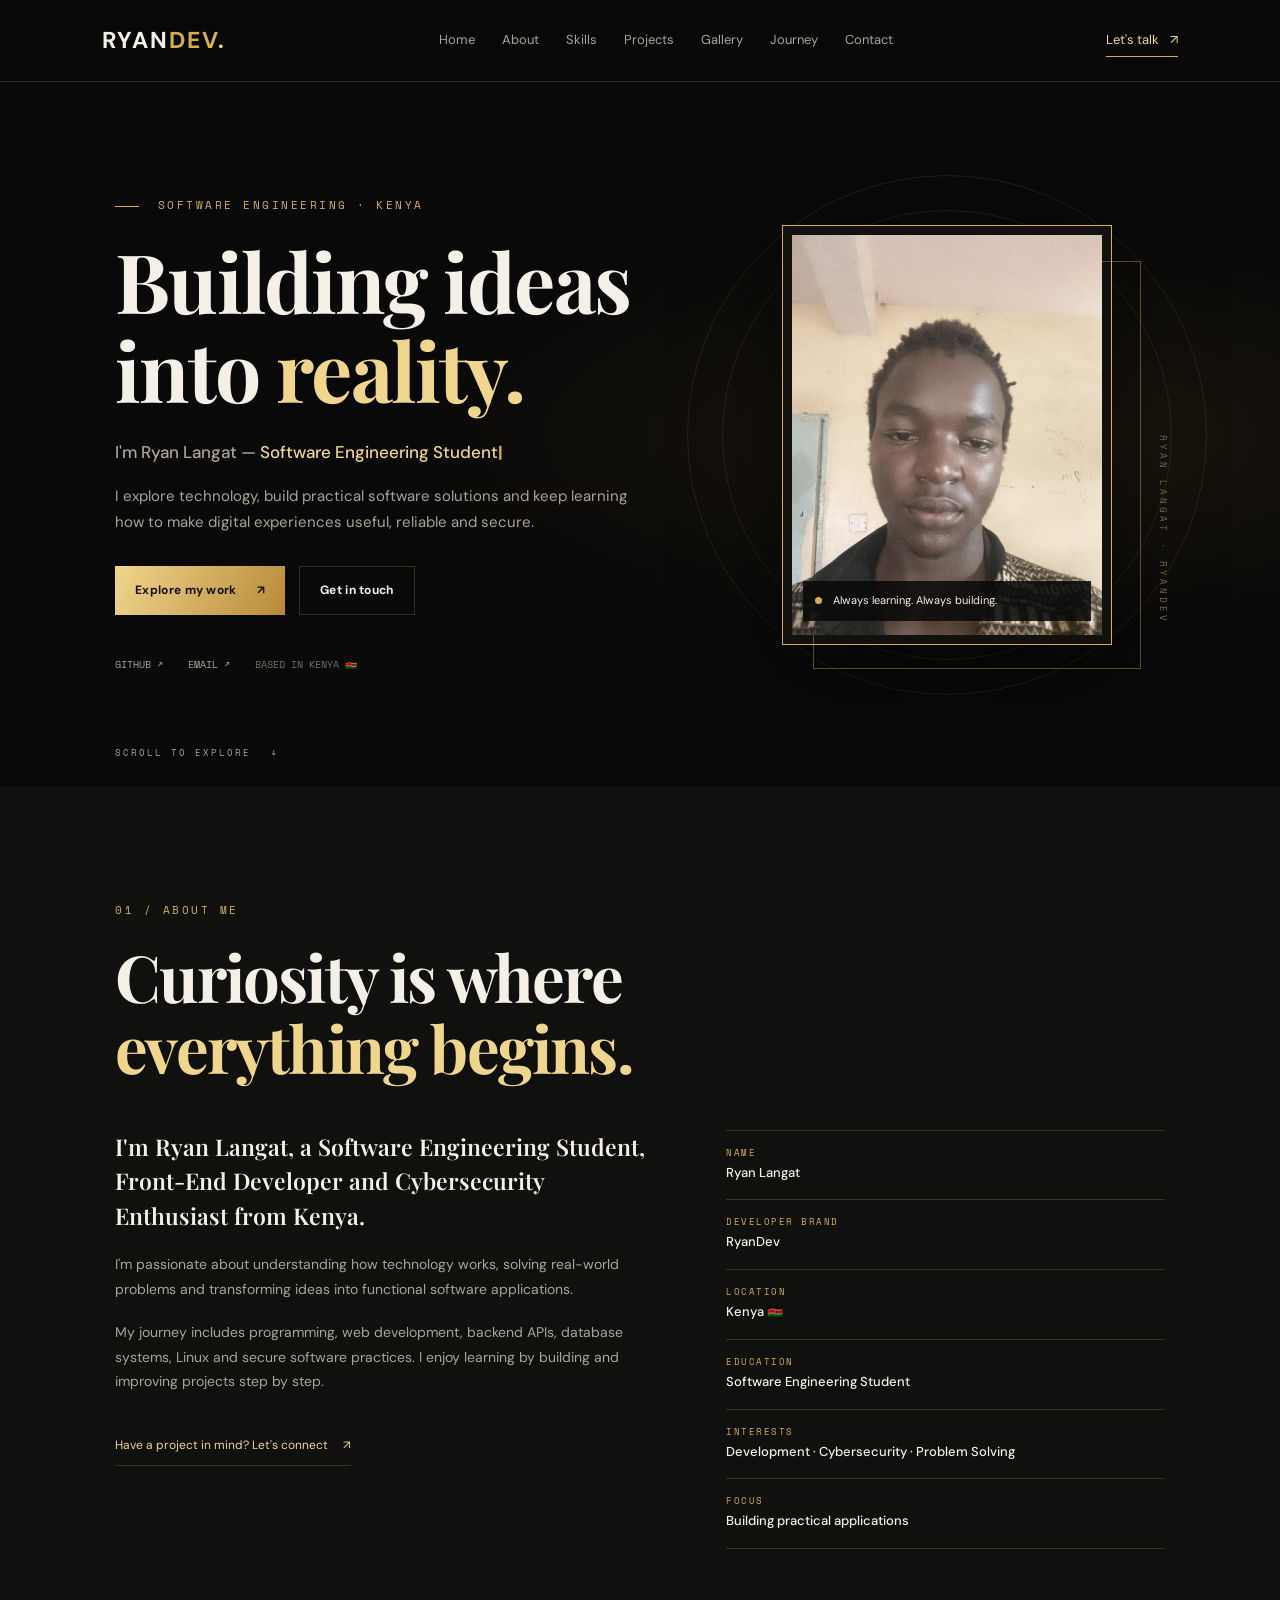
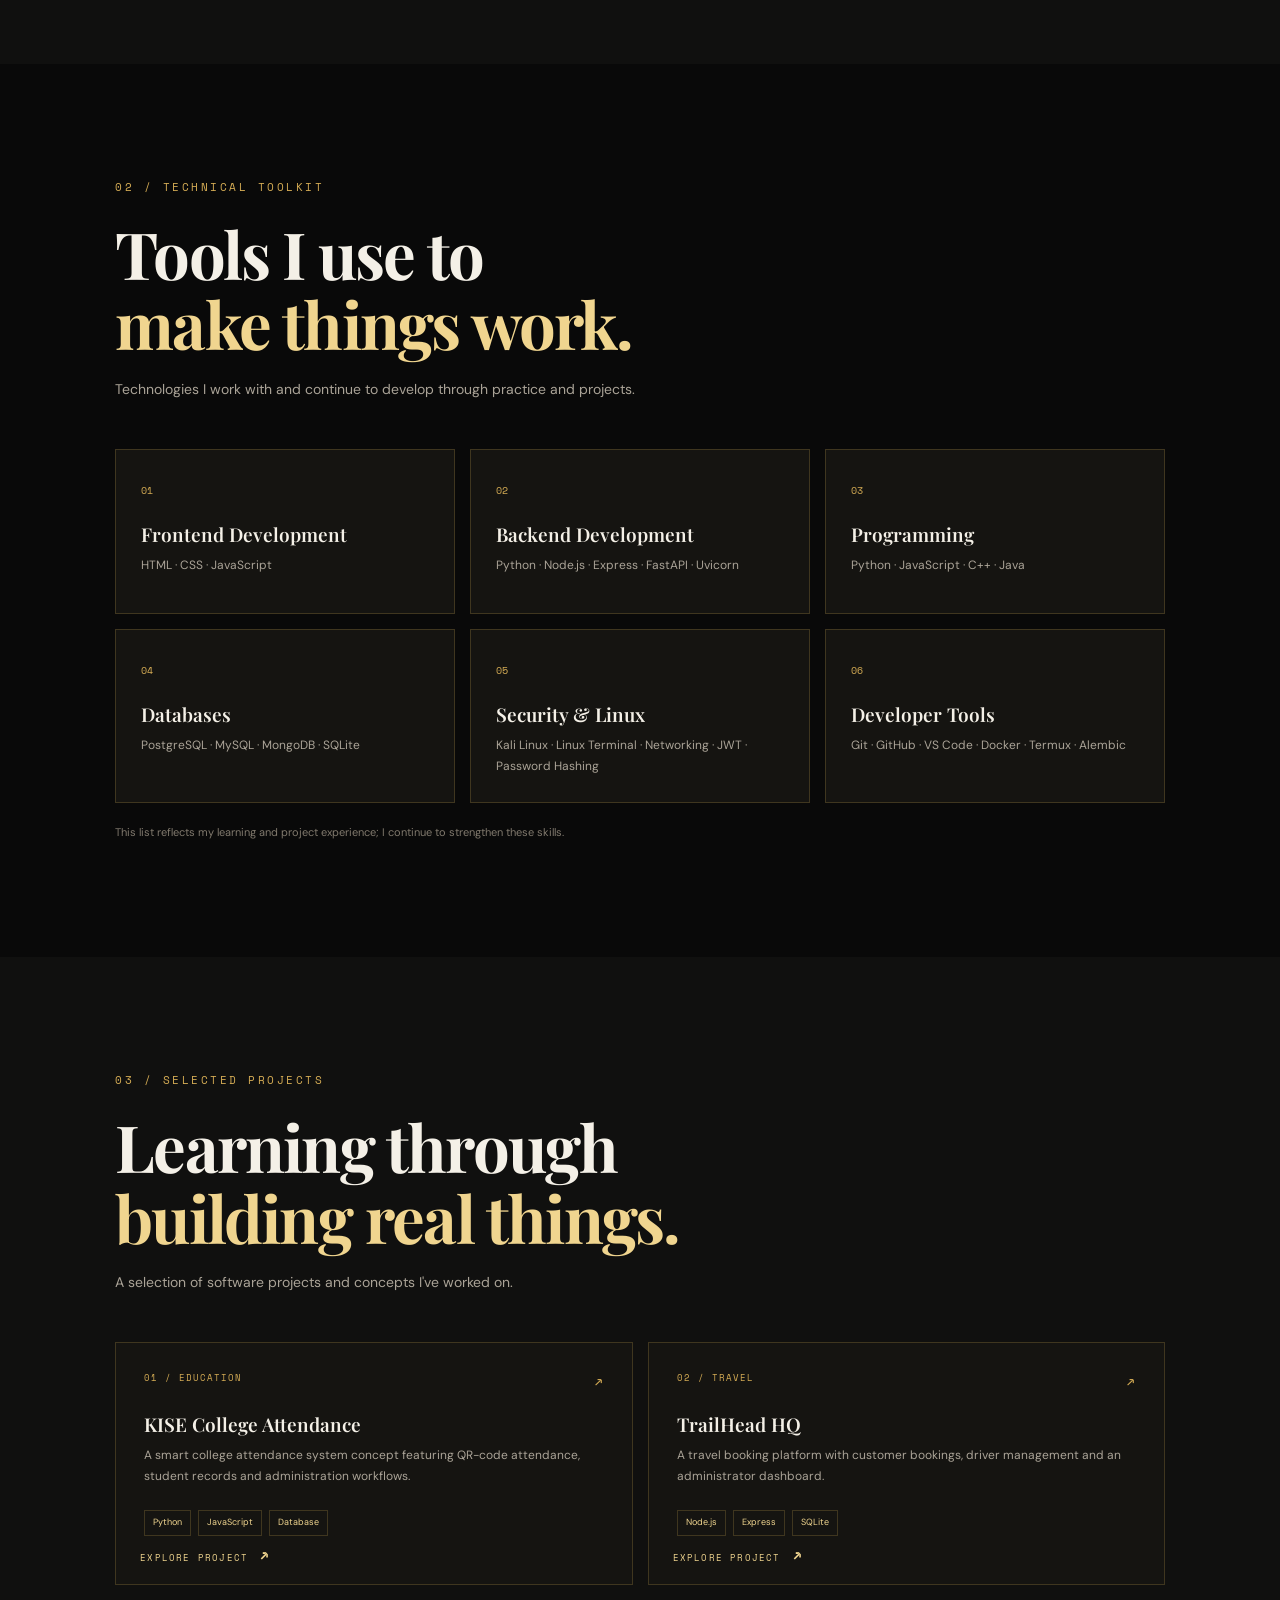
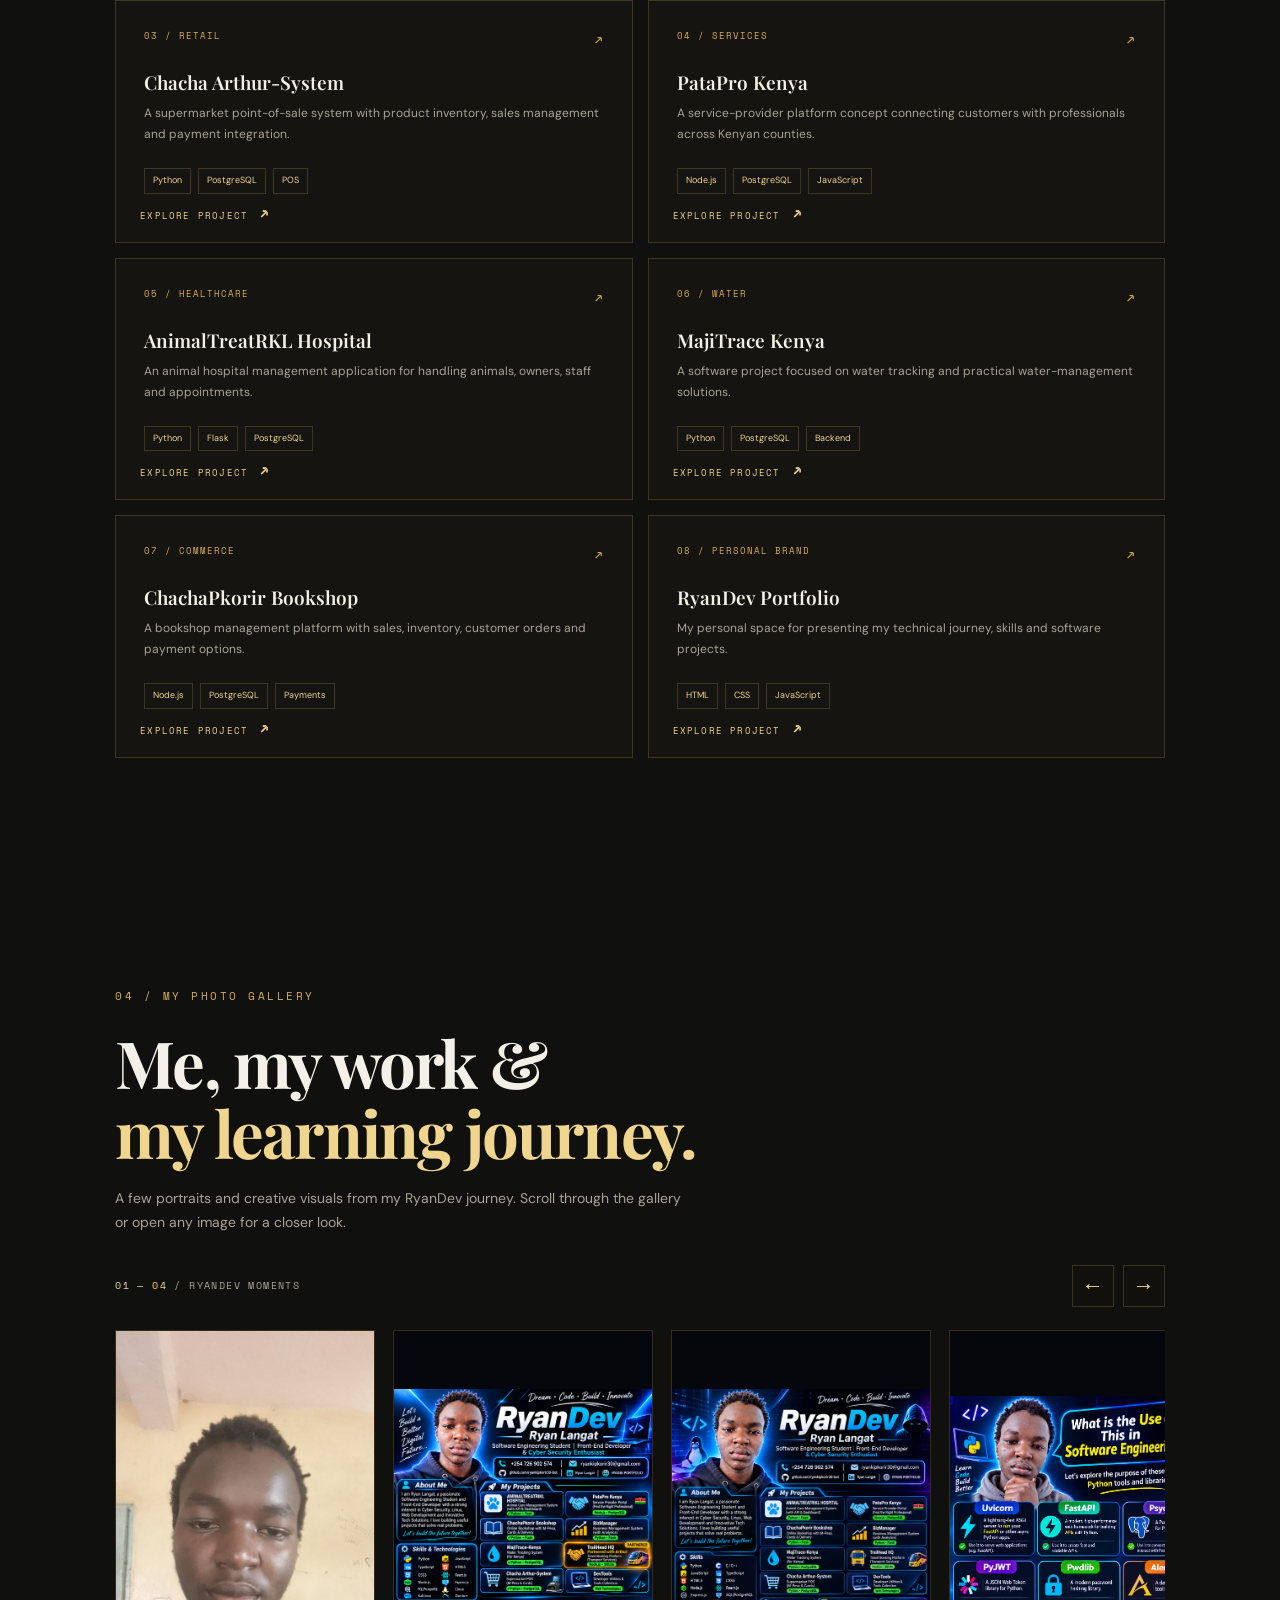
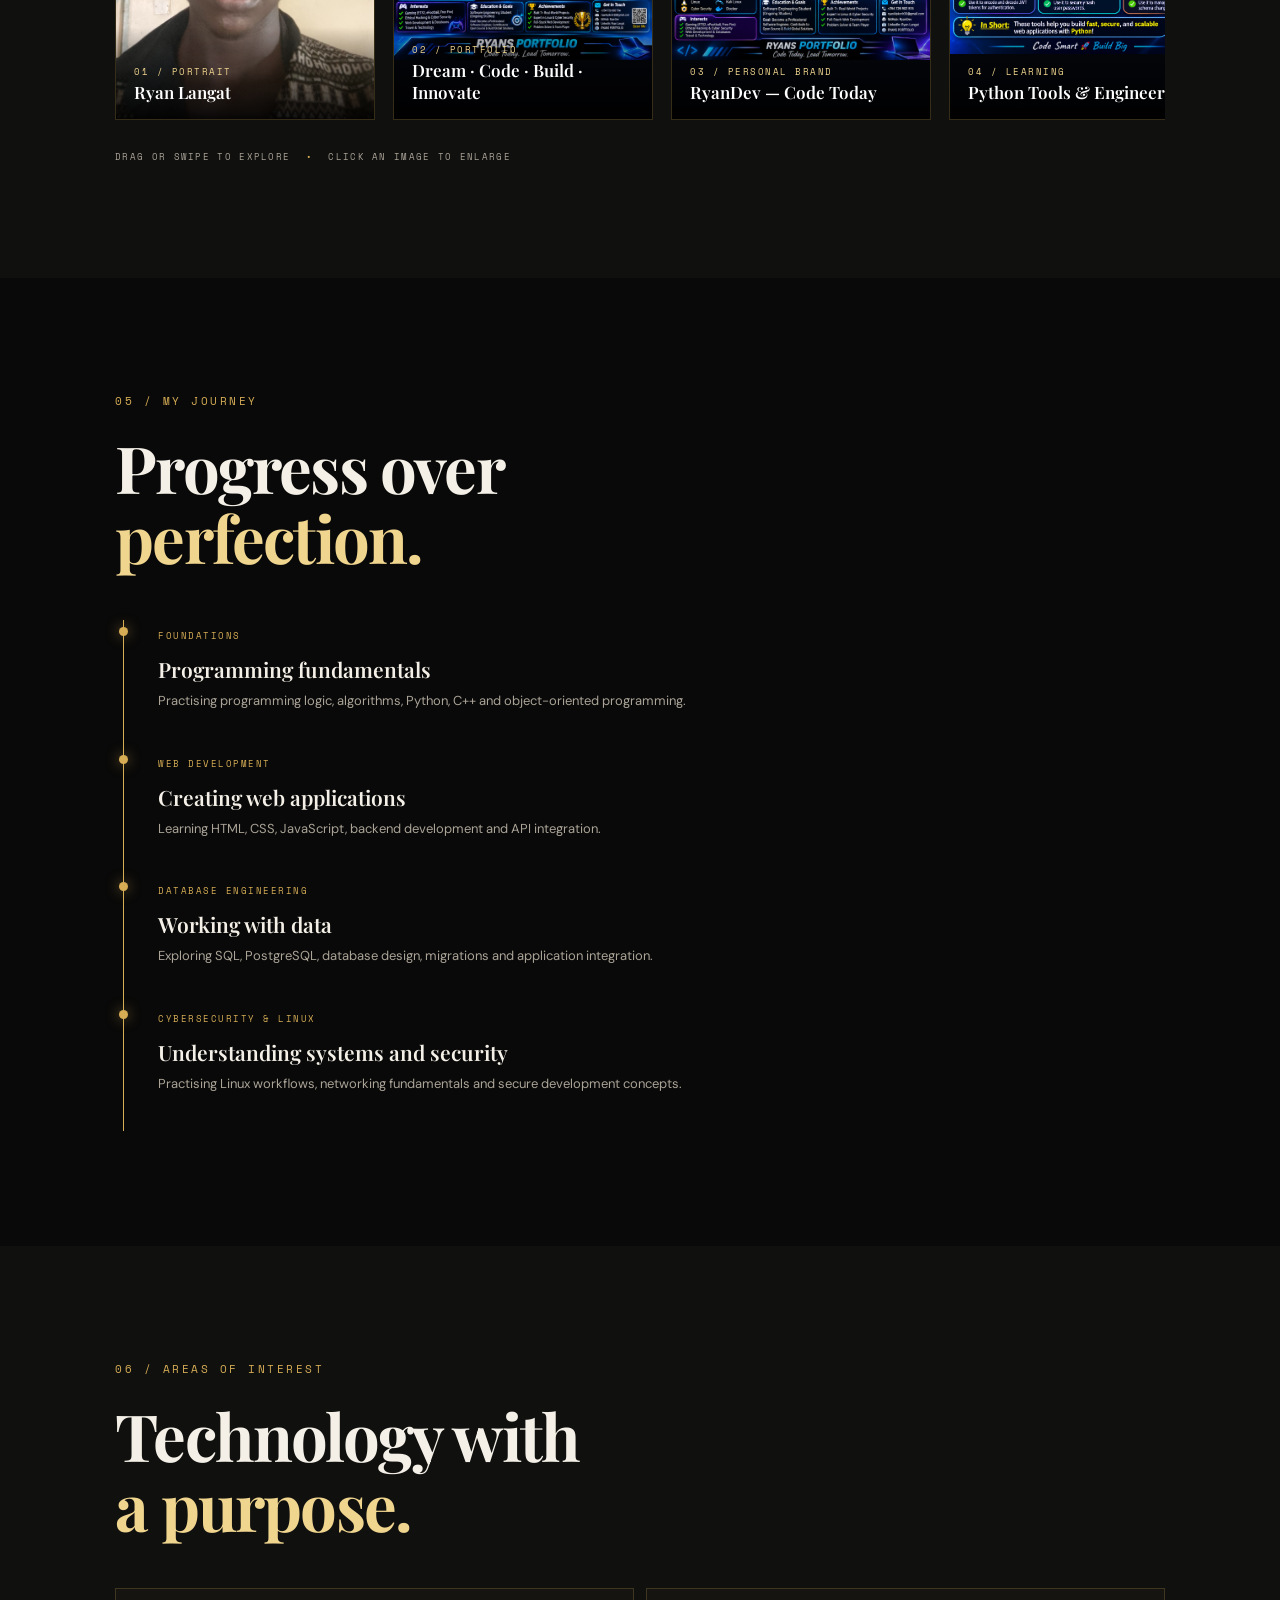
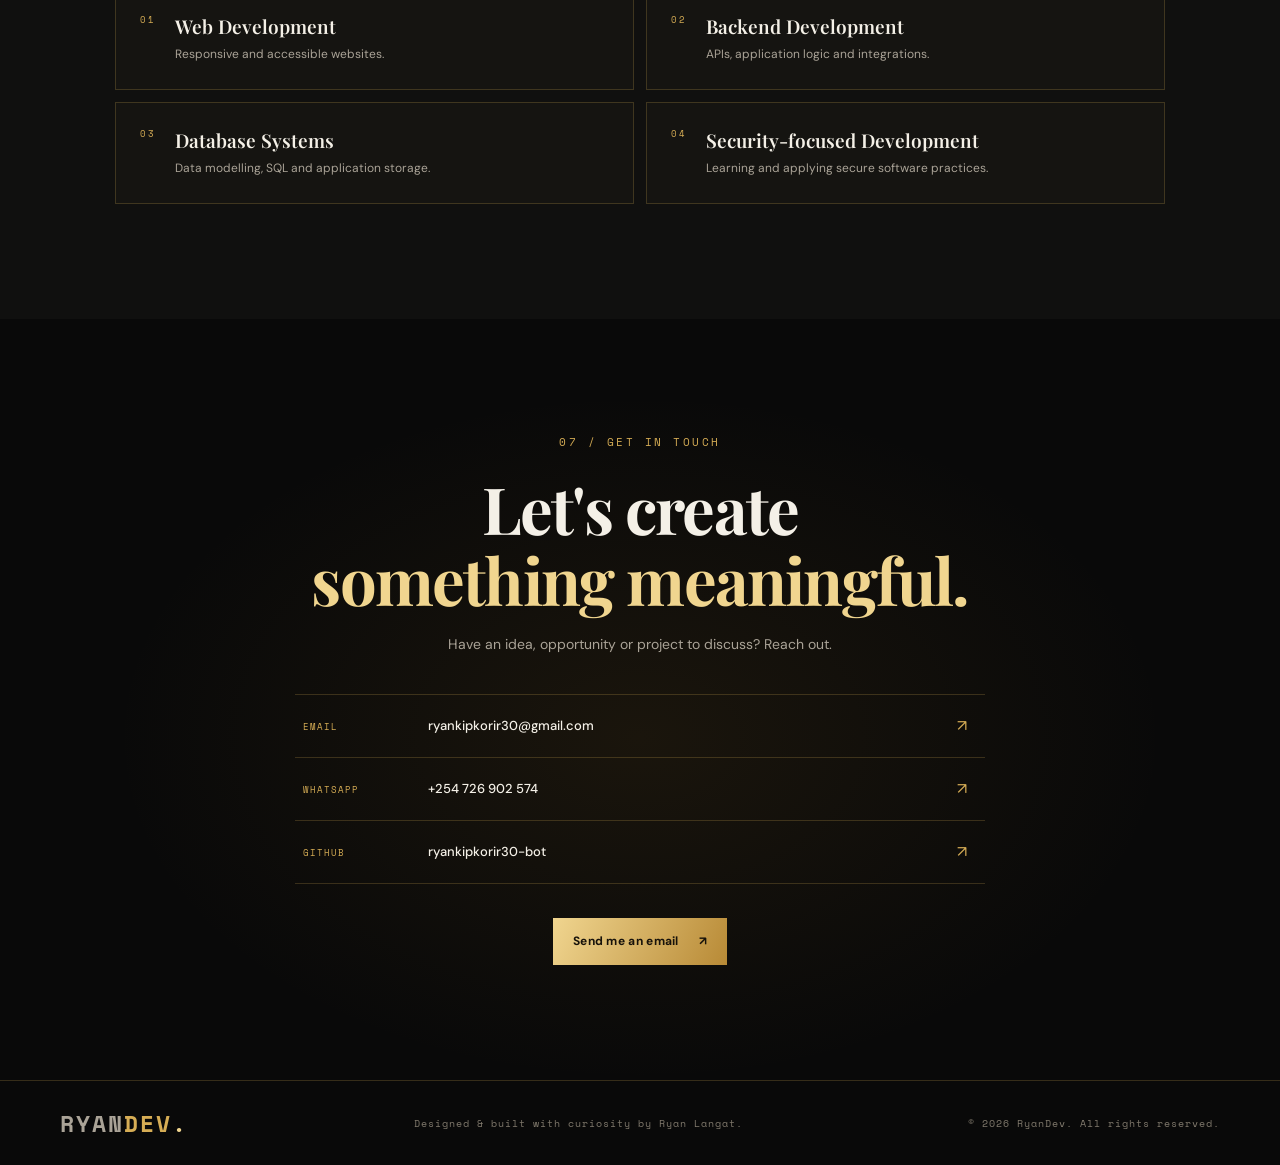
==== index.html @ 02bdb90a "Upload RyanDev portfolio" ====
<!DOCTYPE html>
<html lang="en">
<head>
  <meta charset="UTF-8">
  <meta name="viewport" content="width=device-width, initial-scale=1.0">
  <meta name="description" content="Ryan Langat — Software Engineering Student, Front-End Developer and Cybersecurity Enthusiast.">
  <meta name="theme-color" content="#090909">
  <title>RYANDEV | Ryan Langat</title>
  <link rel="preconnect" href="https://fonts.googleapis.com">
  <link rel="preconnect" href="https://fonts.gstatic.com" crossorigin>
  <link href="https://fonts.googleapis.com/css2?family=DM+Sans:wght@400;500;600;700&family=Playfair+Display:wght@600;700;800&family=Space+Mono:wght@400;700&display=swap" rel="stylesheet">
  <link rel="stylesheet" href="style.css">
</head>
<body>
  <header class="header">
    <a class="logo" href="#home" aria-label="RyanDev home">RYAN<span>DEV</span><i>.</i></a>
    <button class="menu-btn" id="menuBtn" aria-label="Open navigation" aria-expanded="false">☰</button>
    <nav id="nav" aria-label="Main navigation">
      <a href="#home">Home</a><a href="#about">About</a><a href="#skills">Skills</a>
      <a href="#projects">Projects</a><a href="#gallery">Gallery</a><a href="#journey">Journey</a><a href="#contact">Contact</a>
    </nav>
    <a class="header-cta" href="#contact">Let's talk <span>↗</span></a>
  </header>

  <main>
    <section class="hero section" id="home">
      <div class="hero-copy reveal">
        <p class="eyebrow"><span></span> SOFTWARE ENGINEERING · KENYA</p>
        <h1>Building ideas<br>into <em>reality.</em></h1>
        <h2>I'm Ryan Langat — <span id="typing">Software Engineering Student</span><b class="cursor">|</b></h2>
        <p class="intro">I explore technology, build practical software solutions and keep learning how to make digital experiences useful, reliable and secure.</p>
        <div class="hero-actions">
          <a class="btn btn-gold" href="#projects">Explore my work <span>↗</span></a>
          <a class="btn btn-outline" href="#contact">Get in touch</a>
        </div>
        <div class="hero-socials">
          <a href="https://github.com/ryankipkorir30-bot" target="_blank" rel="noopener noreferrer">GITHUB ↗</a>
          <a href="mailto:ryankipkorir30@gmail.com">EMAIL ↗</a>
          <span>BASED IN KENYA 🇰🇪</span>
        </div>
      </div>
      <div class="hero-visual reveal">
        <div class="portrait-wrap">
          <div class="portrait-glow"></div>
          <img src="assets/profile.jpg" alt="Portrait of Ryan Langat" onerror="this.style.display='none';this.nextElementSibling.style.display='grid'">
          <div class="portrait-placeholder"><span>RL</span><small>YOUR RYANDEV<br>PORTRAIT</small></div>
          <div class="portrait-caption"><span class="status-dot"></span> Always learning. Always building.</div>
        </div>
        <div class="orbit orbit-one"></div><div class="orbit orbit-two"></div>
        <div class="vertical-note">RYAN LANGAT · RYANDEV</div>
      </div>
      <a class="scroll-cue" href="#about">SCROLL TO EXPLORE <span>↓</span></a>
    </section>

    <section class="section about section-dark" id="about">
      <div class="section-heading reveal"><p class="eyebrow">01 / ABOUT ME</p><h2>Curiosity is where<br><em>everything begins.</em></h2></div>
      <div class="about-grid">
        <div class="about-copy reveal">
          <p class="lead">I'm Ryan Langat, a Software Engineering Student, Front-End Developer and Cybersecurity Enthusiast from Kenya.</p>
          <p>I'm passionate about understanding how technology works, solving real-world problems and transforming ideas into functional software applications.</p>
          <p>My journey includes programming, web development, backend APIs, database systems, Linux and secure software practices. I enjoy learning by building and improving projects step by step.</p>
          <a class="inline-link" href="#contact">Have a project in mind? Let's connect <span>↗</span></a>
        </div>
        <div class="profile-facts reveal">
          <div><small>NAME</small><strong>Ryan Langat</strong></div>
          <div><small>DEVELOPER BRAND</small><strong>RyanDev</strong></div>
          <div><small>LOCATION</small><strong>Kenya 🇰🇪</strong></div>
          <div><small>EDUCATION</small><strong>Software Engineering Student</strong></div>
          <div><small>INTERESTS</small><strong>Development · Cybersecurity · Problem Solving</strong></div>
          <div><small>FOCUS</small><strong>Building practical applications</strong></div>
        </div>
      </div>
    </section>

    <section class="section" id="skills">
      <div class="section-heading reveal"><p class="eyebrow">02 / TECHNICAL TOOLKIT</p><h2>Tools I use to<br><em>make things work.</em></h2><p class="section-subtitle">Technologies I work with and continue to develop through practice and projects.</p></div>
      <div class="skills-grid">
        <article class="skill-card reveal"><span class="card-index">01</span><h3>Frontend Development</h3><p>HTML · CSS · JavaScript</p></article>
        <article class="skill-card reveal"><span class="card-index">02</span><h3>Backend Development</h3><p>Python · Node.js · Express · FastAPI · Uvicorn</p></article>
        <article class="skill-card reveal"><span class="card-index">03</span><h3>Programming</h3><p>Python · JavaScript · C++ · Java</p></article>
        <article class="skill-card reveal"><span class="card-index">04</span><h3>Databases</h3><p>PostgreSQL · MySQL · MongoDB · SQLite</p></article>
        <article class="skill-card reveal"><span class="card-index">05</span><h3>Security & Linux</h3><p>Kali Linux · Linux Terminal · Networking · JWT · Password Hashing</p></article>
        <article class="skill-card reveal"><span class="card-index">06</span><h3>Developer Tools</h3><p>Git · GitHub · VS Code · Docker · Termux · Alembic</p></article>
      </div>
      <p class="skill-note">This list reflects my learning and project experience; I continue to strengthen these skills.</p>
    </section>

    <section class="section section-dark" id="projects">
      <div class="section-heading reveal"><p class="eyebrow">03 / SELECTED PROJECTS</p><h2>Learning through<br><em>building real things.</em></h2><p class="section-subtitle">A selection of software projects and concepts I've worked on.</p></div>
      <div class="projects-grid">
        <a class="project-card project-link reveal" href="project.html?project=kise-attendance" aria-label="Read more about KISE College Attendance">
          <div class="project-meta"><span>01 / EDUCATION</span><span>↗</span></div>
          <h3>KISE College Attendance</h3><p>A smart college attendance system concept featuring QR-code attendance, student records and administration workflows.</p><div class="tags"><span>Python</span><span>JavaScript</span><span>Database</span></div>
          <span class="project-read-more">EXPLORE PROJECT <b>↗</b></span>
        </a>
        <a class="project-card project-link reveal" href="project.html?project=trailhead-hq" aria-label="Read more about TrailHead HQ">
          <div class="project-meta"><span>02 / TRAVEL</span><span>↗</span></div>
          <h3>TrailHead HQ</h3><p>A travel booking platform with customer bookings, driver management and an administrator dashboard.</p><div class="tags"><span>Node.js</span><span>Express</span><span>SQLite</span></div>
          <span class="project-read-more">EXPLORE PROJECT <b>↗</b></span>
        </a>
        <a class="project-card project-link reveal" href="project.html?project=chacha-arthur-pos" aria-label="Read more about Chacha Arthur-System">
          <div class="project-meta"><span>03 / RETAIL</span><span>↗</span></div>
          <h3>Chacha Arthur-System</h3><p>A supermarket point-of-sale system with product inventory, sales management and payment integration.</p><div class="tags"><span>Python</span><span>PostgreSQL</span><span>POS</span></div>
          <span class="project-read-more">EXPLORE PROJECT <b>↗</b></span>
        </a>
        <a class="project-card project-link reveal" href="project.html?project=patapro-kenya" aria-label="Read more about PataPro Kenya">
          <div class="project-meta"><span>04 / SERVICES</span><span>↗</span></div>
          <h3>PataPro Kenya</h3><p>A service-provider platform concept connecting customers with professionals across Kenyan counties.</p><div class="tags"><span>Node.js</span><span>PostgreSQL</span><span>JavaScript</span></div>
          <span class="project-read-more">EXPLORE PROJECT <b>↗</b></span>
        </a>
        <a class="project-card project-link reveal" href="project.html?project=animaltreatrkl" aria-label="Read more about AnimalTreatRKL Hospital">
          <div class="project-meta"><span>05 / HEALTHCARE</span><span>↗</span></div>
          <h3>AnimalTreatRKL Hospital</h3><p>An animal hospital management application for handling animals, owners, staff and appointments.</p><div class="tags"><span>Python</span><span>Flask</span><span>PostgreSQL</span></div>
          <span class="project-read-more">EXPLORE PROJECT <b>↗</b></span>
        </a>
        <a class="project-card project-link reveal" href="project.html?project=majitrace-kenya" aria-label="Read more about MajiTrace Kenya">
          <div class="project-meta"><span>06 / WATER</span><span>↗</span></div>
          <h3>MajiTrace Kenya</h3><p>A software project focused on water tracking and practical water-management solutions.</p><div class="tags"><span>Python</span><span>PostgreSQL</span><span>Backend</span></div>
          <span class="project-read-more">EXPLORE PROJECT <b>↗</b></span>
        </a>
        <a class="project-card project-link reveal" href="project.html?project=chachapkorir-bookshop" aria-label="Read more about ChachaPkorir Bookshop">
          <div class="project-meta"><span>07 / COMMERCE</span><span>↗</span></div>
          <h3>ChachaPkorir Bookshop</h3><p>A bookshop management platform with sales, inventory, customer orders and payment options.</p><div class="tags"><span>Node.js</span><span>PostgreSQL</span><span>Payments</span></div>
          <span class="project-read-more">EXPLORE PROJECT <b>↗</b></span>
        </a>
        <a class="project-card project-link reveal" href="project.html?project=ryandev-portfolio" aria-label="Read more about RyanDev Portfolio">
          <div class="project-meta"><span>08 / PERSONAL BRAND</span><span>↗</span></div>
          <h3>RyanDev Portfolio</h3><p>My personal space for presenting my technical journey, skills and software projects.</p><div class="tags"><span>HTML</span><span>CSS</span><span>JavaScript</span></div>
          <span class="project-read-more">EXPLORE PROJECT <b>↗</b></span>
        </a>
      </div>
    </section>



    <section class="section gallery-section section-dark" id="gallery">
      <div class="section-heading reveal">
        <p class="eyebrow">04 / MY PHOTO GALLERY</p>
        <h2>Me, my work &<br><em>my learning journey.</em></h2>
        <p class="section-subtitle">A few portraits and creative visuals from my RyanDev journey. Scroll through the gallery or open any image for a closer look.</p>
      </div>
      <div class="gallery-toolbar reveal">
        <span class="gallery-count">01 — 04 <i> / RYANDEV MOMENTS</i></span>
        <div class="gallery-controls">
          <button class="gallery-arrow" id="galleryPrev" type="button" aria-label="Scroll gallery left">←</button>
          <button class="gallery-arrow" id="galleryNext" type="button" aria-label="Scroll gallery right">→</button>
        </div>
      </div>
      <div class="gallery-track reveal" id="galleryTrack" tabindex="0" aria-label="Scrollable photo gallery">
        <button class="gallery-card gallery-portrait" type="button" data-full="assets/ryan-portrait.jpg" aria-label="Open Ryan's portrait">
          <img src="assets/ryan-portrait.jpg" alt="Ryan Langat portrait" loading="lazy">
          <span class="gallery-caption"><small>01 / PORTRAIT</small><strong>Ryan Langat</strong></span>
        </button>
        <button class="gallery-card" type="button" data-full="assets/ryandev-trailhead-portfolio.png" aria-label="Open RyanDev TrailHead portfolio poster">
          <img src="assets/ryandev-trailhead-portfolio.png" alt="RyanDev portfolio poster featuring TrailHead HQ and projects" loading="lazy">
          <span class="gallery-caption"><small>02 / PORTFOLIO</small><strong>Dream · Code · Build · Innovate</strong></span>
        </button>
        <button class="gallery-card" type="button" data-full="assets/ryandev-neon-portfolio.png" aria-label="Open RyanDev neon portfolio poster">
          <img src="assets/ryandev-neon-portfolio.png" alt="RyanDev neon technology portfolio poster" loading="lazy">
          <span class="gallery-caption"><small>03 / PERSONAL BRAND</small><strong>RyanDev — Code Today</strong></span>
        </button>
        <button class="gallery-card" type="button" data-full="assets/python-tools-feature.png" aria-label="Open Python tools learning poster">
          <img src="assets/python-tools-feature.png" alt="Educational poster about Python tools for software engineering" loading="lazy">
          <span class="gallery-caption"><small>04 / LEARNING</small><strong>Python Tools & Engineering</strong></span>
        </button>
      </div>
      <p class="gallery-hint reveal">DRAG OR SWIPE TO EXPLORE <span>•</span> CLICK AN IMAGE TO ENLARGE</p>
    </section>

    <dialog class="gallery-lightbox" id="galleryLightbox" aria-label="Expanded gallery image">
      <button class="lightbox-close" id="lightboxClose" type="button" aria-label="Close image">×</button>
      <img id="lightboxImage" src="" alt="">
      <p id="lightboxCaption"></p>
    </dialog>

    <section class="section" id="journey">
      <div class="section-heading reveal"><p class="eyebrow">05 / MY JOURNEY</p><h2>Progress over<br><em>perfection.</em></h2></div>
      <div class="timeline">
        <article class="timeline-item reveal"><span>FOUNDATIONS</span><h3>Programming fundamentals</h3><p>Practising programming logic, algorithms, Python, C++ and object-oriented programming.</p></article>
        <article class="timeline-item reveal"><span>WEB DEVELOPMENT</span><h3>Creating web applications</h3><p>Learning HTML, CSS, JavaScript, backend development and API integration.</p></article>
        <article class="timeline-item reveal"><span>DATABASE ENGINEERING</span><h3>Working with data</h3><p>Exploring SQL, PostgreSQL, database design, migrations and application integration.</p></article>
        <article class="timeline-item reveal"><span>CYBERSECURITY & LINUX</span><h3>Understanding systems and security</h3><p>Practising Linux workflows, networking fundamentals and secure development concepts.</p></article>
      </div>
    </section>

    <section class="section section-dark" id="services">
      <div class="section-heading reveal"><p class="eyebrow">06 / AREAS OF INTEREST</p><h2>Technology with<br><em>a purpose.</em></h2></div>
      <div class="services-grid">
        <article class="service reveal"><span>01</span><div><h3>Web Development</h3><p>Responsive and accessible websites.</p></div></article>
        <article class="service reveal"><span>02</span><div><h3>Backend Development</h3><p>APIs, application logic and integrations.</p></div></article>
        <article class="service reveal"><span>03</span><div><h3>Database Systems</h3><p>Data modelling, SQL and application storage.</p></div></article>
        <article class="service reveal"><span>04</span><div><h3>Security-focused Development</h3><p>Learning and applying secure software practices.</p></div></article>
      </div>
    </section>

    <section class="section contact" id="contact">
      <div class="section-heading reveal"><p class="eyebrow">07 / GET IN TOUCH</p><h2>Let's create<br><em>something meaningful.</em></h2><p class="section-subtitle">Have an idea, opportunity or project to discuss? Reach out.</p></div>
      <div class="contact-panel reveal">
        <a href="mailto:ryankipkorir30@gmail.com"><small>EMAIL</small><strong>ryankipkorir30@gmail.com</strong><span>↗</span></a>
        <a href="https://wa.me/254726902574" target="_blank" rel="noopener noreferrer"><small>WHATSAPP</small><strong>+254 726 902 574</strong><span>↗</span></a>
        <a href="https://github.com/ryankipkorir30-bot" target="_blank" rel="noopener noreferrer"><small>GITHUB</small><strong>ryankipkorir30-bot</strong><span>↗</span></a>
      </div>
      <a class="btn btn-gold contact-button" href="mailto:ryankipkorir30@gmail.com">Send me an email <span>↗</span></a>
    </section>
  </main>

  <footer class="footer">
    <a class="logo" href="#home">RYAN<span>DEV</span><i>.</i></a>
    <p>Designed & built with curiosity by Ryan Langat.</p>
    <p>© <span id="year"></span> RyanDev. All rights reserved.</p>
  </footer>
  <script src="script.js"></script>
</body>
</html>
---- style.css ----
/* RYANDEV — Black & Gold Luxury Theme */
:root {
  --bg: #090909;
  --bg-soft: #10100f;
  --panel: #151411;
  --panel-2: #1c1912;
  --gold: #d6ad55;
  --gold-light: #f0d58f;
  --text: #f4f0e7;
  --muted: #aaa397;
  --line: rgba(214, 173, 85, .22);
  --serif: "Playfair Display", Georgia, serif;
  --sans: "DM Sans", Arial, sans-serif;
}
* { margin: 0; padding: 0; box-sizing: border-box; scroll-behavior: smooth; }
body { background: var(--bg); color: var(--text); font-family: var(--sans); line-height: 1.75; }
a { color: inherit; text-decoration: none; }
::selection { background: var(--gold); color: #090909; }
.header { height: 82px; padding: 0 8%; display: flex; align-items: center; justify-content: space-between; position: sticky; top: 0; z-index: 20; background: rgba(9,9,9,.93); border-bottom: 1px solid var(--line); backdrop-filter: blur(16px); }
.logo { font-size: 23px; font-weight: 700; letter-spacing: 2px; }
.logo span { color: var(--gold); }
.logo i { color: var(--gold-light); font-style: normal; }
.header nav { display: flex; gap: 27px; }
.header nav a { color: var(--muted); font-size: 13px; transition: color .25s; }
.header nav a:hover, .hero-socials a:hover { color: var(--gold-light); }
.header-cta { color: var(--gold-light); border-bottom: 1px solid var(--gold); padding: 5px 0; font-size: 13px; }
.header-cta span { margin-left: 8px; }
.menu-btn { display: none; border: 0; background: none; color: var(--gold); font-size: 26px; cursor: pointer; }
.section { padding: 115px 9%; position: relative; }
.section-dark { background: var(--bg-soft); }
.hero { min-height: 700px; display: grid; grid-template-columns: 1.12fr .88fr; align-items: center; gap: 60px; overflow: hidden; background: radial-gradient(ellipse at 78% 50%, rgba(164,119,37,.12), transparent 42%); }
.eyebrow { font: 11px "Space Mono", monospace; letter-spacing: 2.5px; color: var(--gold); margin-bottom: 23px; }
.eyebrow > span { display: inline-block; width: 24px; height: 1px; background: var(--gold); vertical-align: middle; margin-right: 9px; }
.hero h1, .section-heading h2, .contact h2 { font: 700 clamp(48px, 6.5vw, 82px)/1.08 var(--serif); letter-spacing: -1.8px; }
em { color: var(--gold-light); font-style: normal; }
.hero h2 { font-size: 17px; color: var(--muted); font-weight: 500; margin: 25px 0 15px; }
.hero h2 span { color: var(--gold-light); }
.cursor { color: var(--gold); animation: blink .8s infinite; }
@keyframes blink { 50% { opacity: 0; } }
.intro { max-width: 530px; color: var(--muted); font-size: 15px; }
.hero-actions { display: flex; gap: 14px; flex-wrap: wrap; margin-top: 31px; }
.btn { display: inline-flex; align-items: center; gap: 20px; padding: 13px 20px; font-size: 12px; font-weight: 700; letter-spacing: .3px; transition: .25s; }
.btn-gold { color: #17120a; background: linear-gradient(115deg, var(--gold-light), #b88a36); }
.btn-gold:hover { transform: translateY(-3px); box-shadow: 0 9px 28px rgba(214,173,85,.2); }
.btn-outline { border: 1px solid var(--line); color: var(--text); }
.btn-outline:hover { border-color: var(--gold); color: var(--gold-light); }
.hero-socials { display: flex; gap: 25px; flex-wrap: wrap; margin-top: 42px; font: 10px "Space Mono", monospace; color: var(--muted); }
.hero-socials span { color: #756f63; }
.hero-visual { min-height: 470px; display: grid; place-items: center; position: relative; }
.portrait-wrap { width: min(330px, 75vw); height: 420px; position: relative; z-index: 2; border: 1px solid var(--gold); padding: 9px; background: #13110d; box-shadow: 0 25px 80px rgba(0,0,0,.5); }
.portrait-wrap img { display: block; width: 100%; height: 100%; object-fit: cover; object-position: center 35%; filter: saturate(.82); }
.portrait-placeholder { display: none; width: 100%; height: 100%; place-content: center; text-align: center; background: linear-gradient(145deg,#272116,#0c0b09); color: var(--gold); }
.portrait-placeholder span { font: 700 90px var(--serif); }
.portrait-placeholder small { font: 10px "Space Mono",monospace; line-height: 1.8; }
.portrait-caption { position: absolute; bottom: 23px; left: 20px; right: 20px; padding: 10px 12px; background: rgba(9,9,9,.86); font-size: 11px; color: var(--text); }
.status-dot { display: inline-block; width: 7px; height: 7px; border-radius: 50%; background: var(--gold); margin-right: 8px; }
.portrait-glow { position: absolute; inset: 35px -30px -25px 30px; border: 1px solid rgba(214,173,85,.4); z-index: -1; }
.orbit { position: absolute; border: 1px solid rgba(214,173,85,.12); border-radius: 50%; }
.orbit-one { width: 450px; height: 450px; }
.orbit-two { width: 520px; height: 520px; }
.vertical-note { position: absolute; right: -5px; top: 50%; writing-mode: vertical-rl; color: #786b4f; font: 9px "Space Mono",monospace; letter-spacing: 3px; }
.scroll-cue { position: absolute; bottom: 28px; left: 9%; font: 9px "Space Mono",monospace; color: var(--muted); letter-spacing: 2px; }
.scroll-cue span { color: var(--gold); margin-left: 12px; }
.section-heading { margin-bottom: 48px; }
.section-heading h2 { font-size: clamp(39px,5.4vw,65px); }
.section-subtitle { color: var(--muted); margin-top: 18px; max-width: 570px; font-size: 14px; }
.about-grid { display: grid; grid-template-columns: 1.1fr .9fr; gap: 75px; }
.about-copy p { color: var(--muted); font-size: 14px; margin-bottom: 19px; }
.about-copy .lead { color: var(--text); font: 600 23px/1.5 var(--serif); }
.inline-link { display: inline-block; color: var(--gold-light); border-bottom: 1px solid var(--line); padding: 9px 0; margin-top: 13px; font-size: 12px; }
.inline-link span { margin-left: 12px; }
.profile-facts { border-top: 1px solid var(--line); }
.profile-facts div { padding: 15px 0; display: flex; flex-direction: column; gap: 3px; border-bottom: 1px solid var(--line); }
.profile-facts small { color: var(--gold); font: 9px "Space Mono",monospace; letter-spacing: 1.5px; }
.profile-facts strong { font-size: 13px; font-weight: 500; }
.skills-grid { display: grid; grid-template-columns: repeat(3,1fr); gap: 15px; }
.skill-card { background: var(--panel); border: 1px solid var(--line); padding: 25px; min-height: 165px; transition: .3s; }
.skill-card:hover, .project-card:hover { border-color: var(--gold); transform: translateY(-5px); background: var(--panel-2); }
.card-index { color: var(--gold); font: 10px "Space Mono",monospace; }
.skill-card h3, .project-card h3 { font: 600 19px var(--serif); margin: 18px 0 8px; }
.skill-card p, .project-card p { color: var(--muted); font-size: 12px; }
.skill-note { color: #80796d; font-size: 11px; margin-top: 20px; }
.projects-grid { display: grid; grid-template-columns: repeat(2,1fr); gap: 15px; }
.project-card { padding: 28px; border: 1px solid var(--line); background: var(--panel); transition: .3s; }
.project-meta { display: flex; justify-content: space-between; color: var(--gold); font: 9px "Space Mono",monospace; letter-spacing: 1px; }
.project-meta span:last-child { font-size: 15px; }
.tags { display: flex; flex-wrap: wrap; gap: 7px; margin-top: 23px; }
.tags span { color: var(--gold-light); border: 1px solid var(--line); padding: 4px 8px; font-size: 9px; }
.timeline { border-left: 1px solid var(--gold); margin-left: 8px; padding-left: 34px; }
.timeline-item { position: relative; padding: 0 0 35px; }
.timeline-item:before { content: ""; position: absolute; width: 9px; height: 9px; background: var(--gold); border-radius: 50%; left: -39px; top: 7px; box-shadow: 0 0 13px rgba(214,173,85,.6); }
.timeline-item > span, .service > span { color: var(--gold); font: 9px "Space Mono",monospace; letter-spacing: 1.5px; }
.timeline-item h3 { font: 600 21px var(--serif); margin: 7px 0; }
.timeline-item p { color: var(--muted); font-size: 13px; max-width: 650px; }
.services-grid { display: grid; grid-template-columns: repeat(2,1fr); gap: 12px; }
.service { display: flex; gap: 20px; align-items: flex-start; padding: 24px; background: var(--panel); border: 1px solid var(--line); }
.service h3 { font: 600 19px var(--serif); margin-bottom: 5px; }
.service p { color: var(--muted); font-size: 12px; }
.contact { text-align: center; background: radial-gradient(ellipse at 50% 55%,rgba(165,119,38,.11),transparent 58%); }
.contact .section-heading { margin-bottom: 38px; }
.contact .section-subtitle { margin-left: auto; margin-right: auto; }
.contact-panel { max-width: 690px; margin: 0 auto 30px; border-top: 1px solid var(--line); }
.contact-panel a { display: grid; grid-template-columns: 110px 1fr 20px; gap: 15px; align-items: center; text-align: left; padding: 17px 8px; border-bottom: 1px solid var(--line); transition: .2s; }
.contact-panel a:hover { background: rgba(214,173,85,.05); }
.contact-panel small { color: var(--gold); font: 9px "Space Mono",monospace; letter-spacing: 1px; }
.contact-panel strong { font-size: 13px; font-weight: 500; overflow-wrap: anywhere; }
.contact-panel a > span { color: var(--gold); }
.contact-button { margin-top: 4px; }
.footer { padding: 27px 9%; border-top: 1px solid var(--line); display: flex; align-items: center; justify-content: space-between; gap: 15px; flex-wrap: wrap; }
.footer p { color: #817a6d; font-size: 10px; }
.reveal { opacity: 0; transform: translateY(22px); transition: opacity .65s ease,transform .65s ease; }
.reveal.visible { opacity: 1; transform: translateY(0); }
@media (max-width: 950px) {
  .header { padding: 0 5%; }
  .header nav { gap: 15px; }
  .header nav a { font-size: 11px; }
  .header-cta { display: none; }
  .section { padding: 90px 6%; }
  .hero { gap: 25px; }
  .portrait-wrap { height: 370px; }
  .about-grid { gap: 35px; }
}
@media (max-width: 700px) {
  .header { height: 70px; }
  .menu-btn { display: block; }
  .header nav { display: none; position: absolute; top: 70px; left: 0; width: 100%; padding: 22px 7%; background: #11100d; border-bottom: 1px solid var(--line); flex-direction: column; gap: 15px; }
  .header nav.active { display: flex; }
  .header nav a { font-size: 14px; }
  .section { padding: 78px 7%; }
  .hero { grid-template-columns: 1fr; text-align: center; padding-top: 75px; }
  .hero .eyebrow { font-size: 9px; }
  .hero h1 { font-size: clamp(48px,13vw,70px); }
  .hero h2 { line-height: 1.8; }
  .intro { margin: auto; }
  .hero-actions,.hero-socials { justify-content: center; }
  .hero-visual { min-height: 430px; margin-top: 5px; }
  .portrait-wrap { width: 265px; height: 350px; }
  .orbit-one { width: 340px; height: 340px; }
  .orbit-two { width: 390px; height: 390px; }
  .vertical-note { right: 0; }
  .scroll-cue { display: none; }
  .about-grid,.skills-grid,.projects-grid,.services-grid { grid-template-columns: 1fr; }
  .section-heading h2 { font-size: 43px; }
  .contact-panel a { grid-template-columns: 75px 1fr 15px; gap: 8px; }
  .footer { justify-content: center; text-align: center; flex-direction: column; }
}
@media (prefers-reduced-motion: reduce) {
  *,*::before,*::after { scroll-behavior: auto !important; animation-duration: .01ms !important; transition-duration: .01ms !important; }
}


/* Scrollable RyanDev photo gallery */
.gallery-section { overflow: hidden; }
.gallery-toolbar { display:flex; align-items:center; justify-content:space-between; margin: -18px 0 18px; }
.gallery-count { color:var(--gold-light); font:10px "Space Mono",monospace; letter-spacing:1.4px; }
.gallery-count i { color:var(--muted); font-style:normal; }
.gallery-controls { display:flex; gap:9px; }
.gallery-arrow { width:42px; height:42px; border:1px solid var(--line); background:#11100d; color:var(--gold-light); font-size:22px; cursor:pointer; transition:.2s; }
.gallery-arrow:hover { background:var(--gold); color:#090909; border-color:var(--gold); }
.gallery-track { display:grid; grid-auto-columns:minmax(260px, 34%); grid-auto-flow:column; gap:18px; overflow-x:auto; overscroll-behavior-inline:contain; scroll-snap-type:x mandatory; scroll-behavior:smooth; padding:5px 2px 18px; scrollbar-width:thin; scrollbar-color:var(--gold) #24211a; }
.gallery-card { position:relative; display:block; height:390px; overflow:hidden; border:1px solid var(--line); background:#090909; padding:0; text-align:left; cursor:zoom-in; scroll-snap-align:start; }
.gallery-card:focus-visible,.gallery-arrow:focus-visible { outline:2px solid var(--gold-light); outline-offset:4px; }
.gallery-card img { width:100%; height:100%; display:block; object-fit:cover; transition:transform .55s ease, filter .3s ease; }
.gallery-card:not(.gallery-portrait) img { object-fit:contain; background:#05070d; }
.gallery-card:hover img { transform:scale(1.035); filter:brightness(.82); }
.gallery-caption { position:absolute; left:0; right:0; bottom:0; display:flex; flex-direction:column; gap:3px; padding:38px 18px 16px; color:#fff; background:linear-gradient(transparent,rgba(0,0,0,.92)); }
.gallery-caption small { color:var(--gold-light); font:9px "Space Mono",monospace; letter-spacing:1.5px; }
.gallery-caption strong { font:600 17px var(--serif); }
.gallery-hint { margin-top:12px; color:var(--muted); font:9px "Space Mono",monospace; letter-spacing:1.3px; }
.gallery-hint span { color:var(--gold); padding:0 8px; }
.gallery-lightbox { width:min(94vw,1100px); max-width:none; max-height:92vh; margin:auto; padding:48px 18px 18px; border:1px solid var(--gold); background:#080807; color:var(--text); }
.gallery-lightbox::backdrop { background:rgba(0,0,0,.88); backdrop-filter:blur(8px); }
.gallery-lightbox img { display:block; max-width:100%; max-height:75vh; object-fit:contain; margin:auto; }
.gallery-lightbox p { text-align:center; color:var(--gold-light); margin-top:12px; font-size:13px; }
.lightbox-close { position:absolute; top:8px; right:12px; border:0; background:none; color:var(--gold-light); font-size:34px; cursor:pointer; }
@media(max-width:700px) {
  .gallery-track { grid-auto-columns:minmax(78%, 78%); gap:12px; }
  .gallery-card { height:420px; }
  .gallery-toolbar { margin-top:-10px; }
}
@media(prefers-reduced-motion:reduce) { .gallery-track { scroll-behavior:auto; } }


/* Clickable project cards */
.project-link { display:block; color:inherit; text-decoration:none; position:relative; padding-bottom:48px; transition:transform .25s ease,border-color .25s ease; }
.project-link:hover { transform:translateY(-5px); border-color:var(--gold); }
.project-link:focus-visible { outline:2px solid var(--gold-light); outline-offset:4px; }
.project-read-more { position:absolute; left:24px; bottom:18px; color:var(--gold-light); font:9px "Space Mono",monospace; letter-spacing:1.2px; }
.project-read-more b { font-size:14px; margin-left:5px; }
.project-detail-page { min-height:100vh; }
.project-detail-main { width:min(1160px,calc(100% - 48px)); margin:0 auto; padding:125px 0 70px; }
.back-link { display:inline-block; color:var(--gold-light); text-decoration:none; font:10px "Space Mono",monospace; letter-spacing:1.3px; margin-bottom:38px; }
.back-link:hover,.detail-bottom-nav a:hover { color:#fff; }
.project-detail-hero { padding:clamp(35px,7vw,80px); border:1px solid var(--line); background:radial-gradient(ellipse at 90% 0%,rgba(198,157,75,.13),transparent 48%),#0d0c09; }
.project-detail-hero h1 { max-width:900px; font:700 clamp(42px,8vw,86px)/1.05 var(--serif); margin:18px 0; }
.project-detail-hero h1:after { content:"."; color:var(--gold); }
.project-detail-lead { max-width:760px; color:var(--muted); font-size:clamp(16px,2vw,20px); line-height:1.8; }
.detail-status { display:flex; align-items:center; gap:10px; margin-top:26px; color:var(--gold-light); font:10px "Space Mono",monospace; letter-spacing:1px; text-transform:uppercase; }
.project-detail-layout { display:grid; grid-template-columns:minmax(0,1.7fr) minmax(260px,.8fr); gap:22px; margin-top:22px; align-items:start; }
.project-detail-content,.detail-sidebar { display:grid; gap:22px; }
.detail-panel { border:1px solid var(--line); background:#0d0c09; padding:clamp(22px,4vw,36px); }
.detail-panel h2 { font:700 clamp(25px,4vw,36px)/1.2 var(--serif); margin:12px 0 18px; }
.detail-panel h2 em { color:var(--gold-light); }
.detail-panel p:not(.eyebrow) { color:var(--muted); line-height:1.85; }
.detail-feature-list { list-style:none; padding:0; margin:0; display:grid; gap:14px; }
.detail-feature-list li { color:var(--muted); line-height:1.6; padding-left:28px; position:relative; }
.detail-feature-list li:before { content:"↗"; position:absolute; left:0; color:var(--gold); }
.detail-tags { display:flex; flex-wrap:wrap; gap:9px; }
.detail-tags span { padding:8px 11px; border:1px solid var(--line); color:var(--gold-light); font:10px "Space Mono",monospace; }
.detail-contact h3 { font:700 22px var(--serif); margin:12px 0; }
.detail-contact .btn { margin-top:14px; }
.detail-bottom-nav { display:flex; justify-content:space-between; gap:20px; margin-top:35px; }
.footer { display:flex; justify-content:space-between; gap:20px; padding:25px max(24px,calc((100% - 1160px)/2)); border-top:1px solid var(--line); color:var(--muted); font:9px "Space Mono",monospace; letter-spacing:1px; }
@media(max-width:760px) {
  .project-detail-main { width:calc(100% - 30px); padding-top:105px; }
  .project-detail-layout { grid-template-columns:1fr; }
  .detail-bottom-nav,.footer { flex-direction:column; }
  .project-link { padding-bottom:48px; }
}
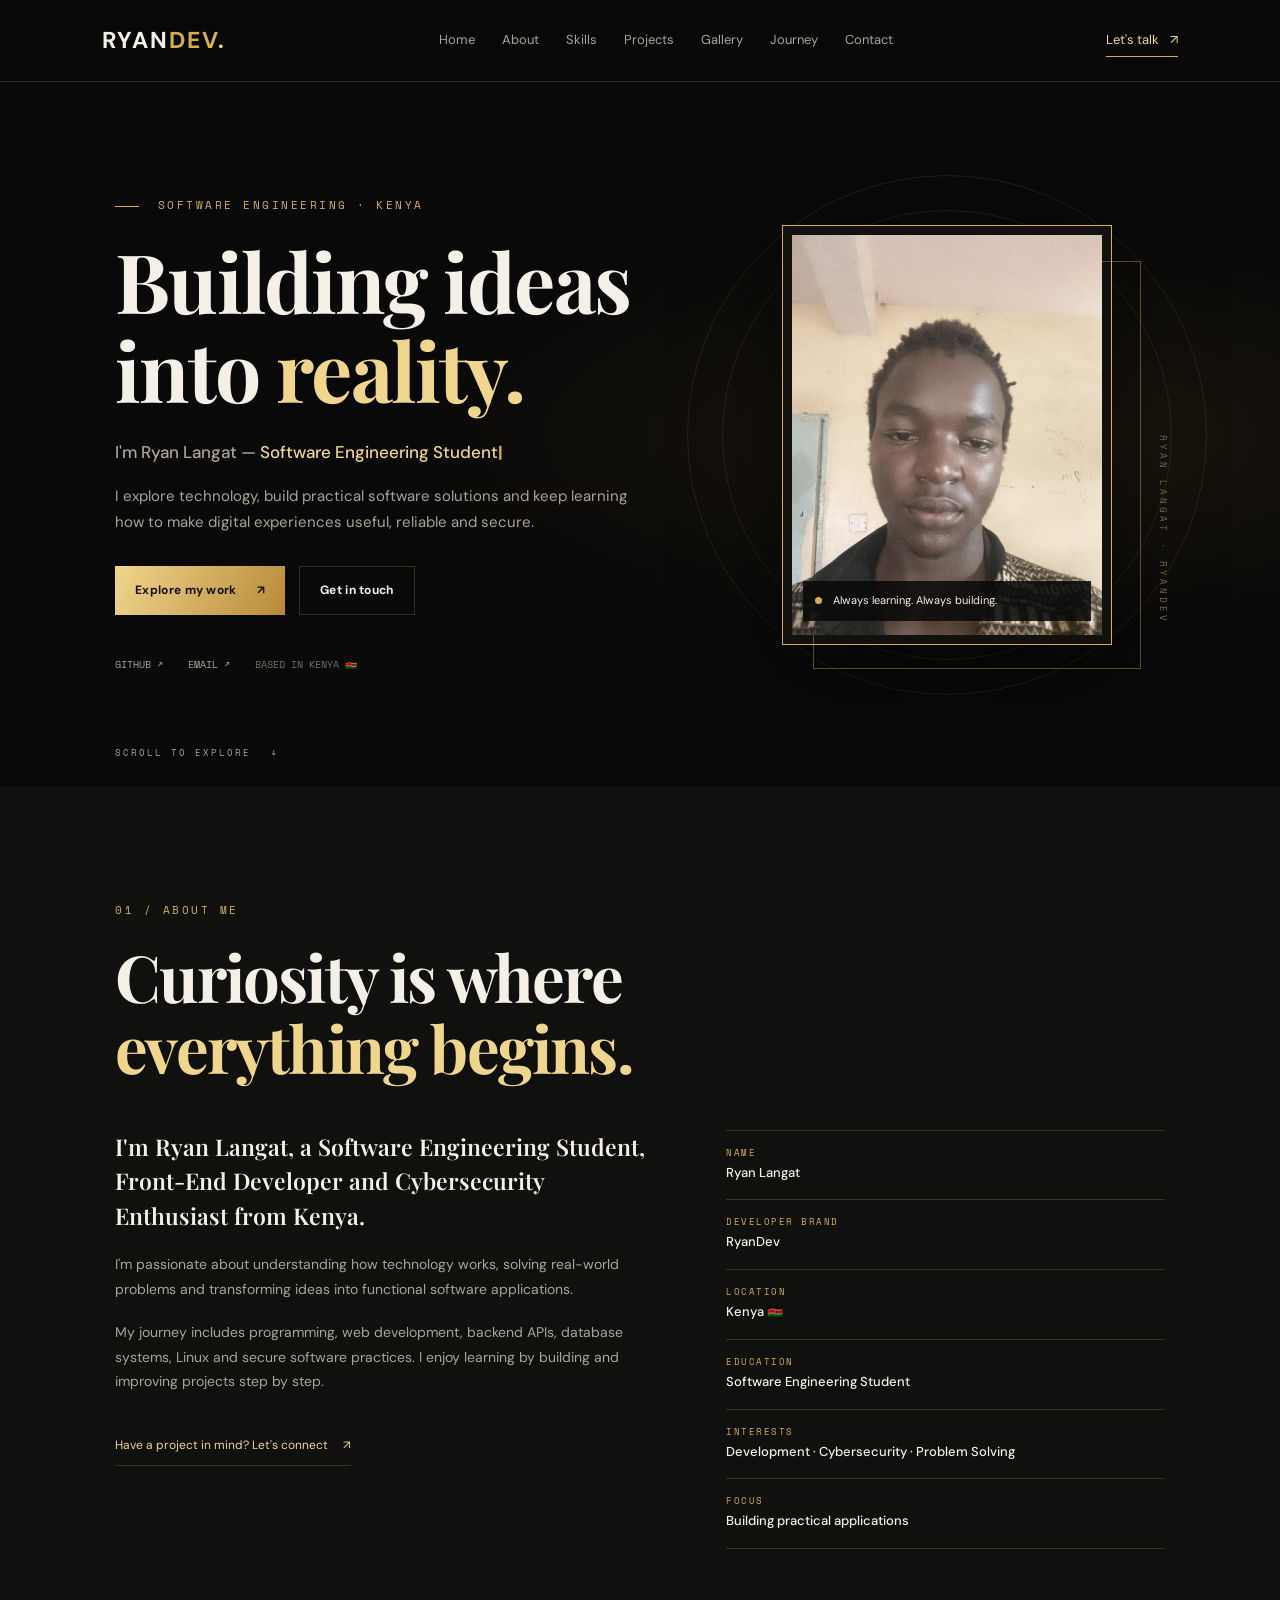
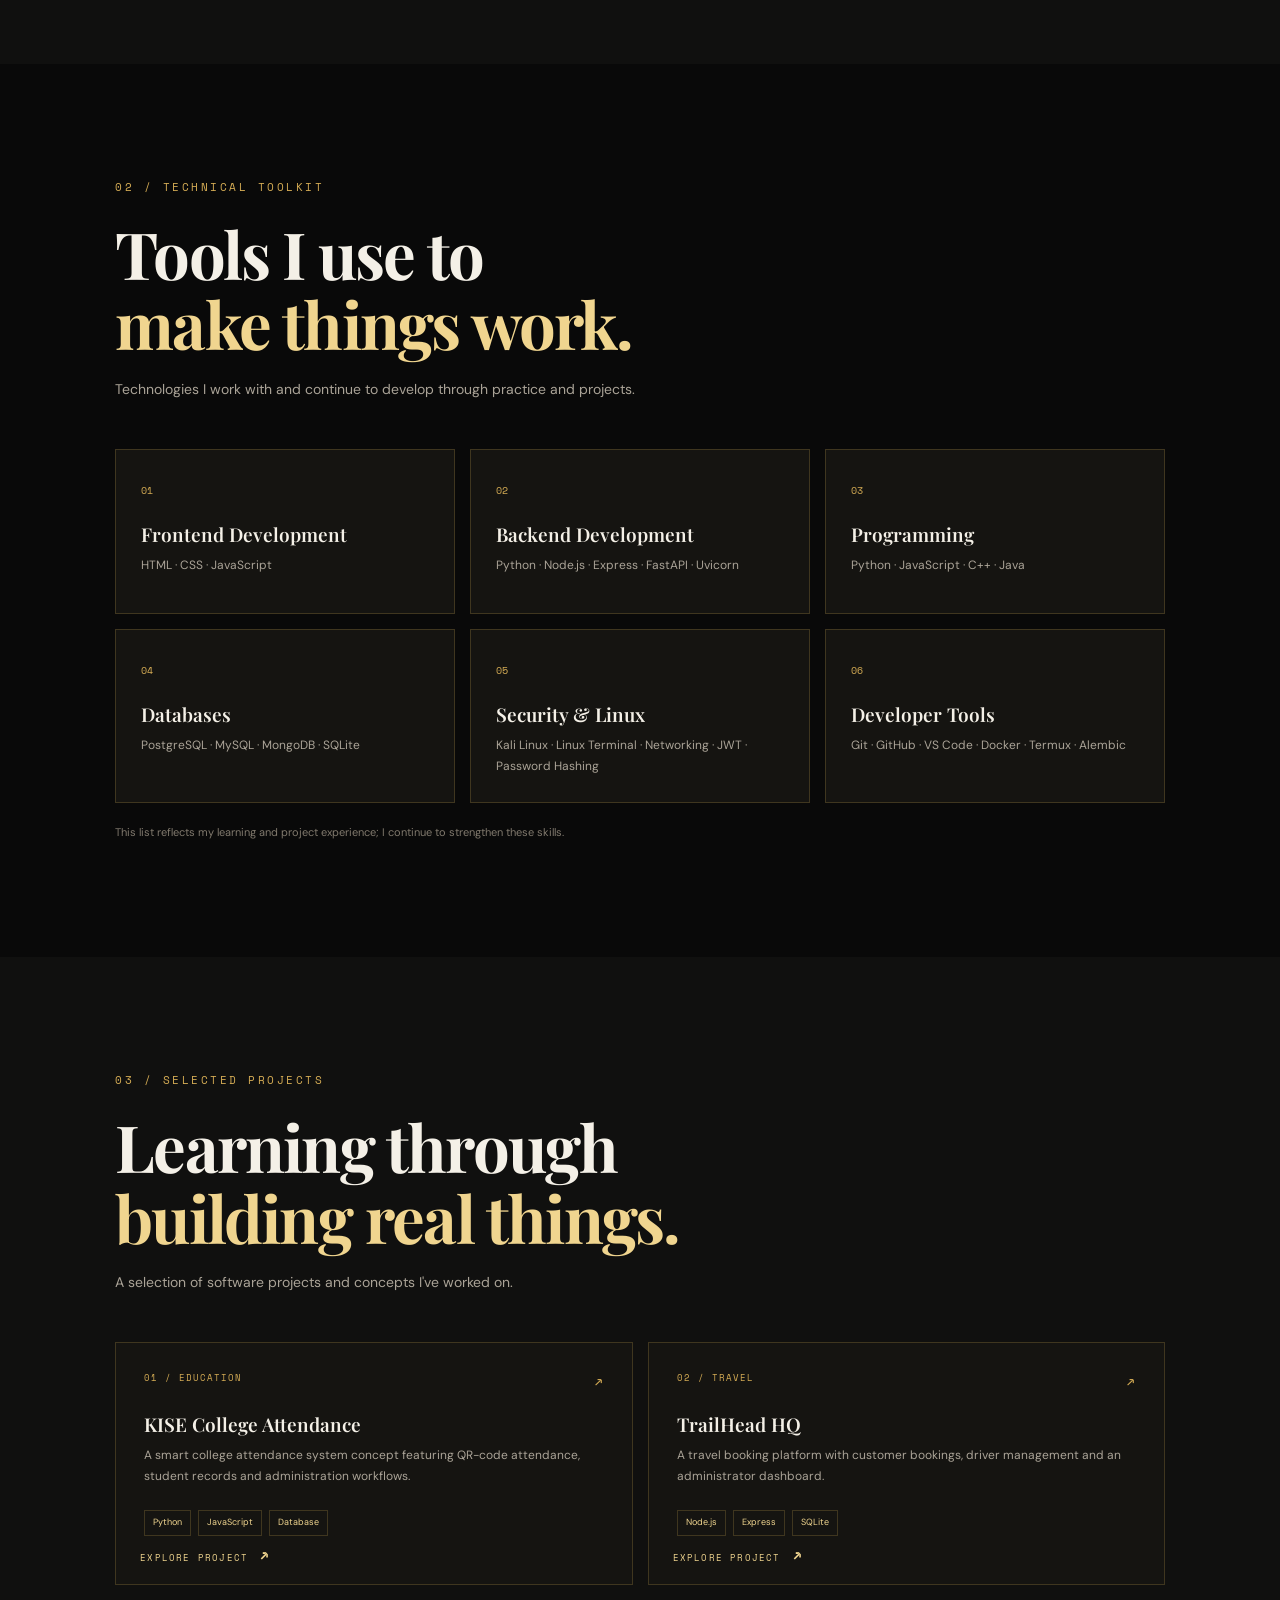
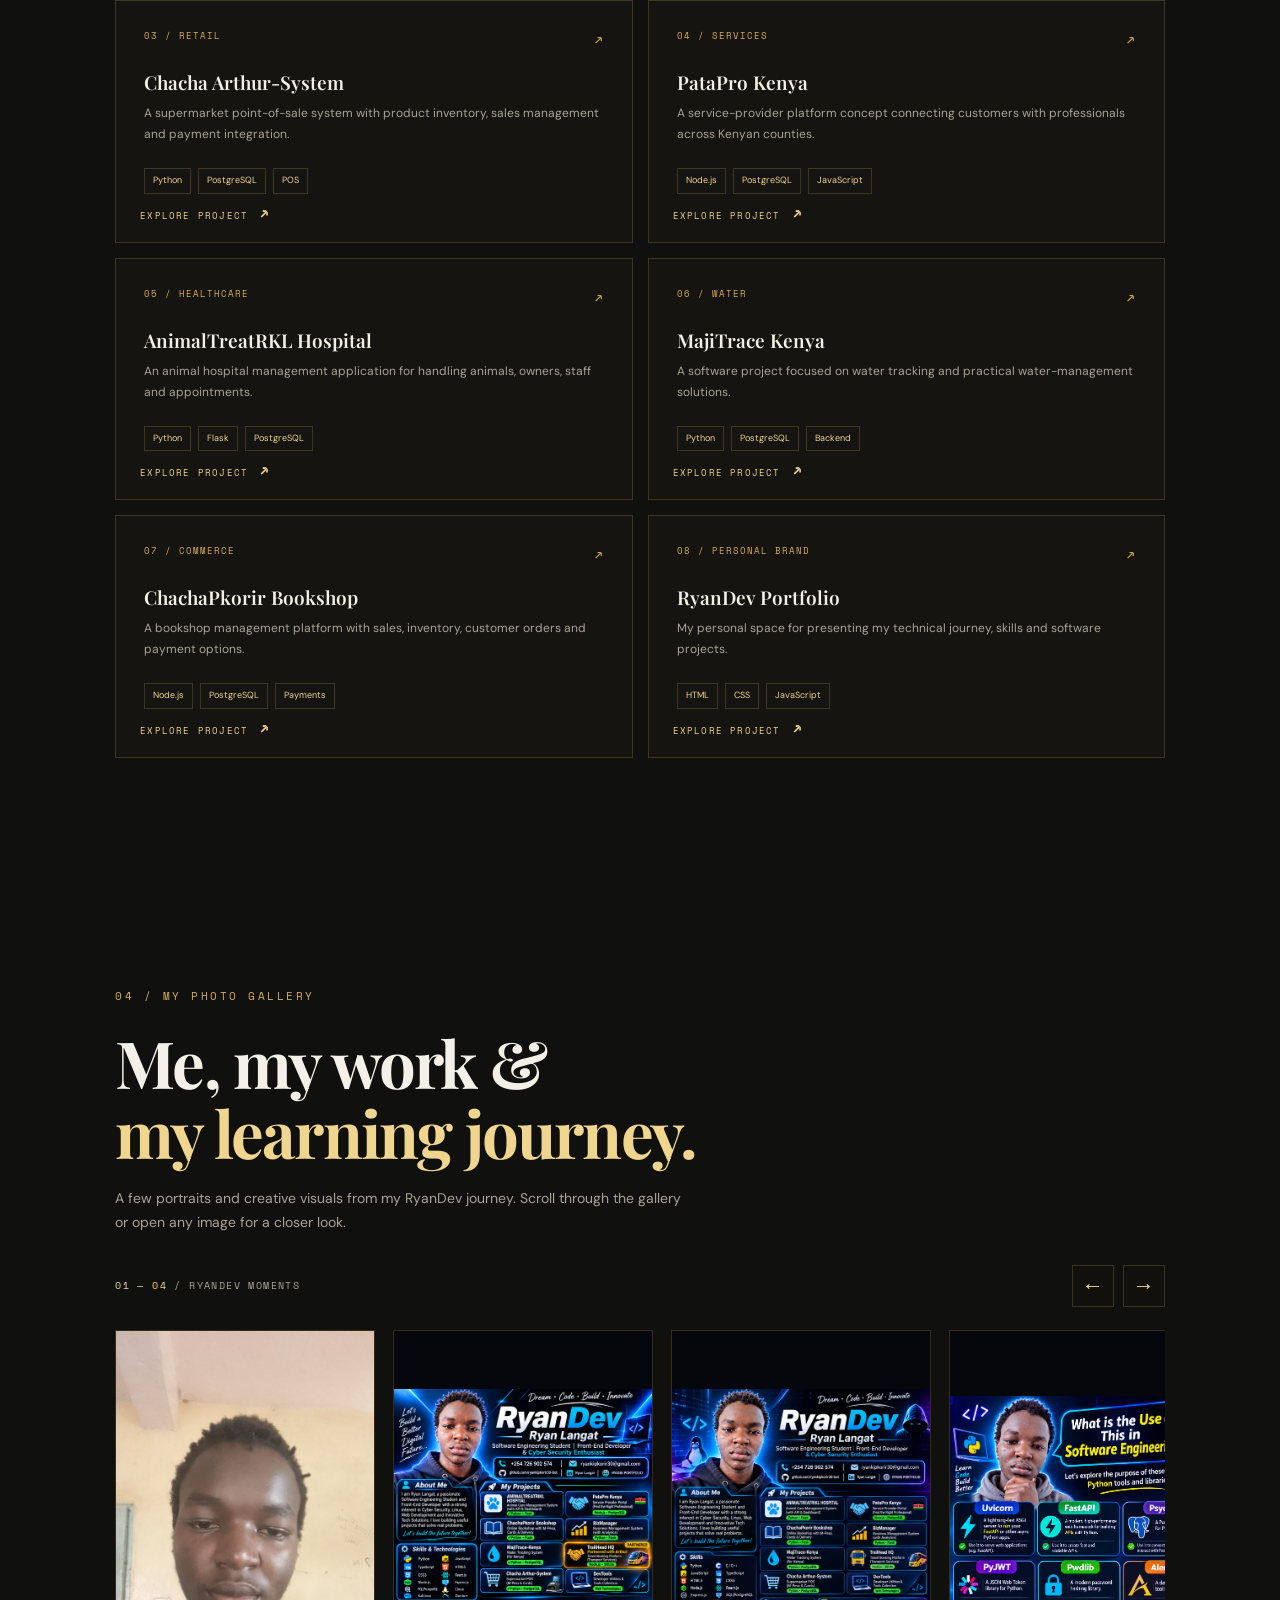
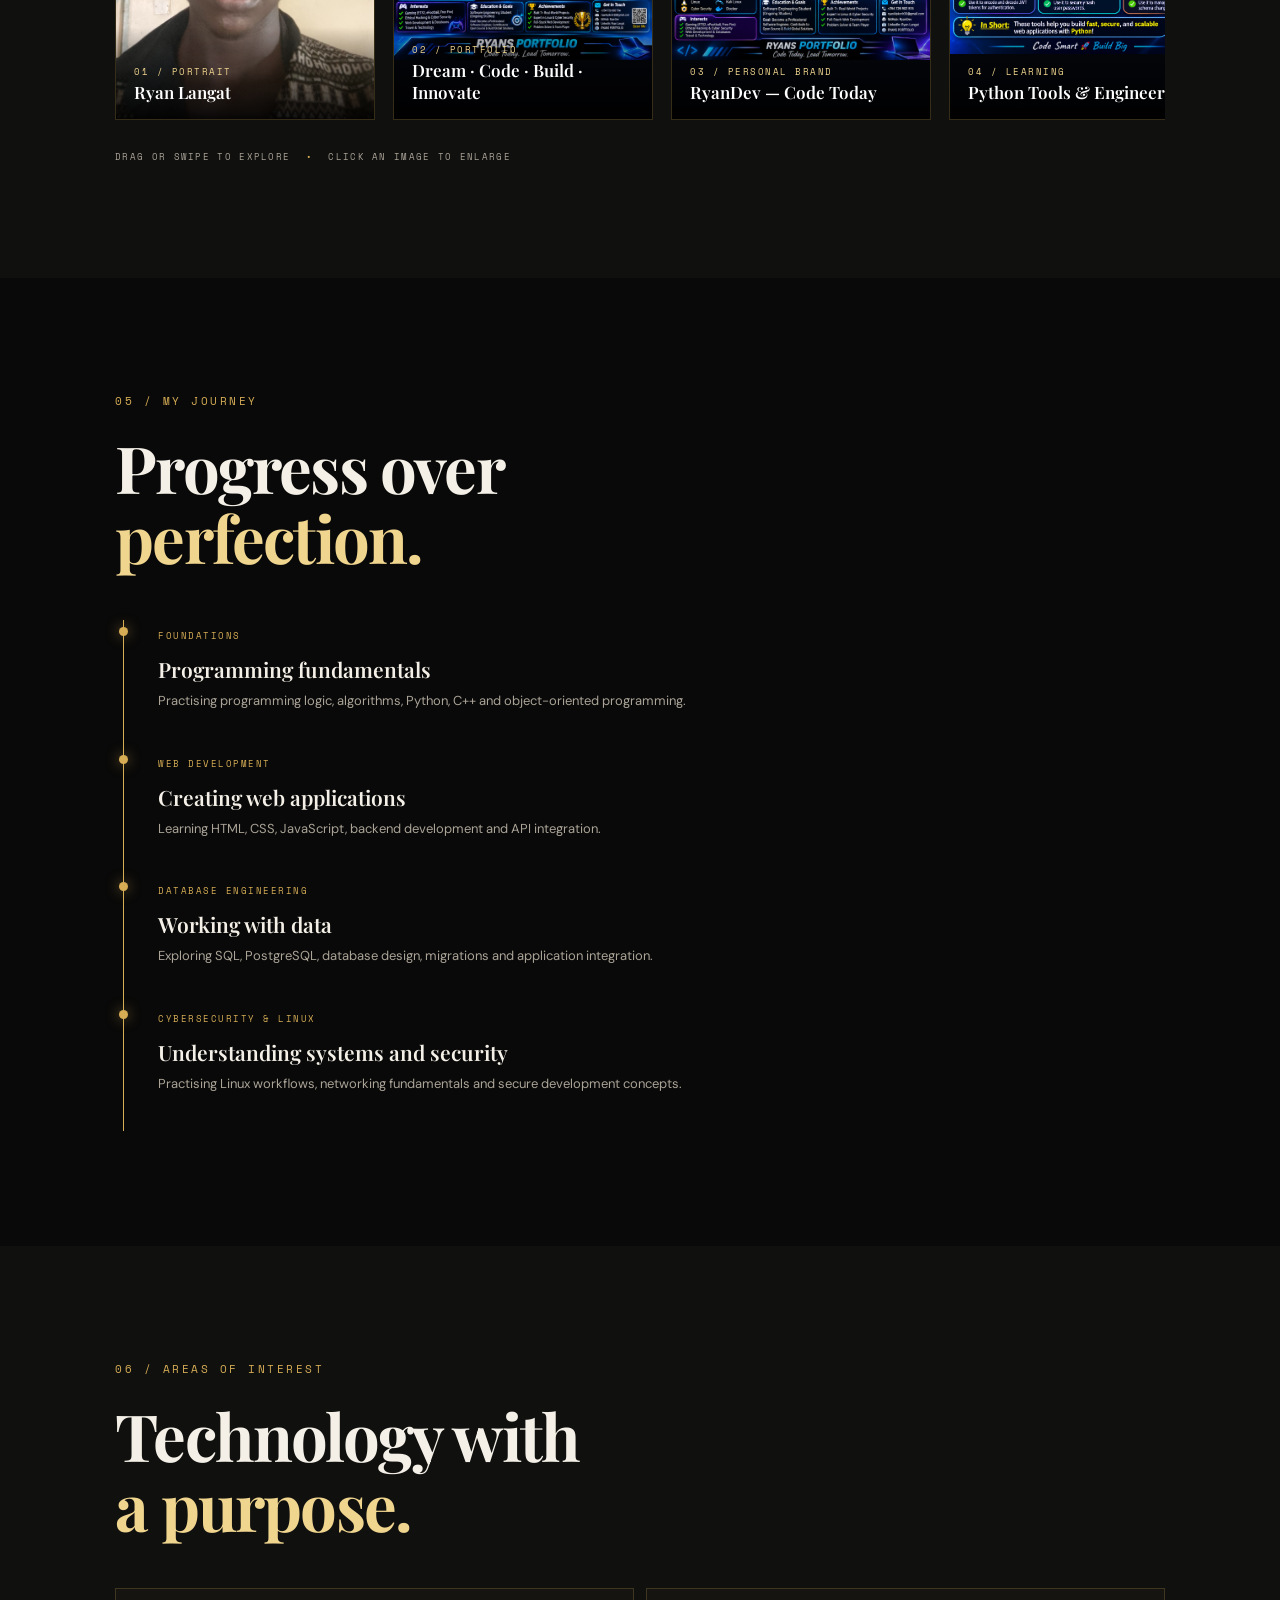
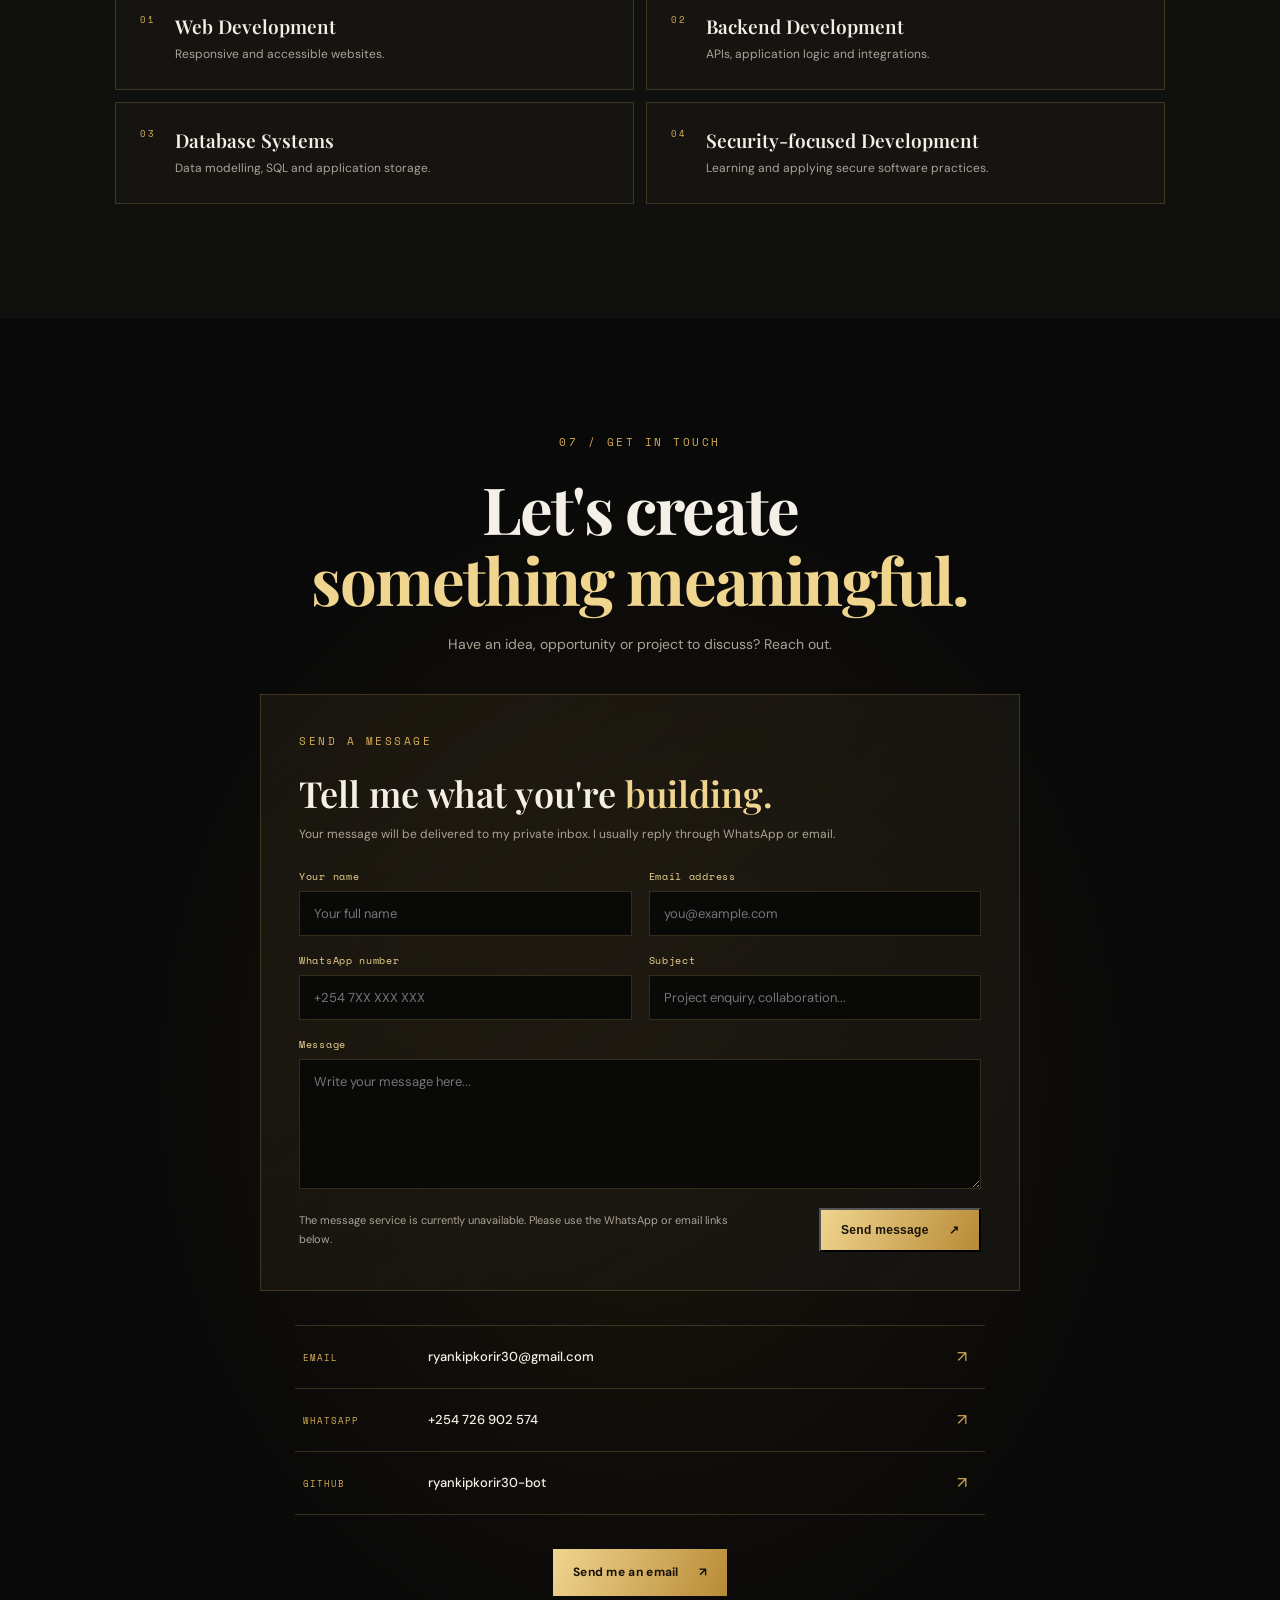
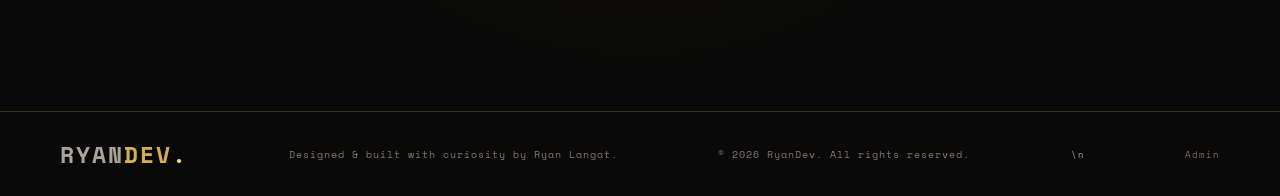
==== commit c29af875: "Add RyanDev messaging system" ====
--- a/index.html
+++ b/index.html
@@ -195,6 +195,24 @@
 
     <section class="section contact" id="contact">
       <div class="section-heading reveal"><p class="eyebrow">07 / GET IN TOUCH</p><h2>Let's create<br><em>something meaningful.</em></h2><p class="section-subtitle">Have an idea, opportunity or project to discuss? Reach out.</p></div>
+      <form class="contact-form reveal" id="contactForm" novalidate>
+        <div class="contact-form-heading">
+          <p class="eyebrow">SEND A MESSAGE</p>
+          <h3>Tell me what you're <em>building.</em></h3>
+          <p>Your message will be delivered to my private inbox. I usually reply through WhatsApp or email.</p>
+        </div>
+        <div class="contact-form-grid">
+          <label>Your name<input name="name" type="text" maxlength="80" autocomplete="name" required placeholder="Your full name"></label>
+          <label>Email address<input name="email" type="email" maxlength="254" autocomplete="email" required placeholder="you@example.com"></label>
+          <label>WhatsApp number<input name="phone" type="tel" maxlength="24" autocomplete="tel" required placeholder="+254 7XX XXX XXX"></label>
+          <label>Subject<input name="subject" type="text" maxlength="120" required placeholder="Project enquiry, collaboration..."></label>
+          <label class="contact-message-field">Message<textarea name="message" rows="5" maxlength="5000" required placeholder="Write your message here..."></textarea></label>
+        </div>
+        <div class="contact-form-bottom">
+          <p id="contactFormStatus" class="form-status" role="status" aria-live="polite">Your details are only used to respond to your enquiry.</p>
+          <button class="btn btn-gold" type="submit" id="contactSubmit">Send message <span>↗</span></button>
+        </div>
+      </form>
       <div class="contact-panel reveal">
         <a href="mailto:ryankipkorir30@gmail.com"><small>EMAIL</small><strong>ryankipkorir30@gmail.com</strong><span>↗</span></a>
         <a href="https://wa.me/254726902574" target="_blank" rel="noopener noreferrer"><small>WHATSAPP</small><strong>+254 726 902 574</strong><span>↗</span></a>
@@ -207,7 +225,7 @@
   <footer class="footer">
     <a class="logo" href="#home">RYAN<span>DEV</span><i>.</i></a>
     <p>Designed & built with curiosity by Ryan Langat.</p>
-    <p>© <span id="year"></span> RyanDev. All rights reserved.</p>
+    <p>© <span id="year"></span> RyanDev. All rights reserved.</p>\n    <a class="admin-entry" href="/admin">Admin</a>
   </footer>
   <script src="script.js"></script>
 </body>
--- a/style.css
+++ b/style.css
@@ -217,3 +217,64 @@
   .detail-bottom-nav,.footer { flex-direction:column; }
   .project-link { padding-bottom:48px; }
 }
+
+
+/* RYANDEV private message form */
+.contact-form { max-width:760px; margin:0 auto 34px; padding:clamp(22px,4vw,38px); text-align:left; background:linear-gradient(145deg,rgba(214,173,85,.07),rgba(21,20,17,.96)); border:1px solid var(--line); }
+.contact-form-heading { margin-bottom:24px; }
+.contact-form-heading h3 { font:600 clamp(25px,4vw,36px)/1.2 var(--serif); margin:5px 0 9px; }
+.contact-form-heading p:last-child { color:var(--muted); font-size:12px; }
+.contact-form-grid { display:grid; grid-template-columns:1fr 1fr; gap:17px; }
+.contact-form label { display:flex; flex-direction:column; gap:7px; color:var(--gold-light); font:10px "Space Mono",monospace; letter-spacing:.7px; }
+.contact-form input,.contact-form textarea { width:100%; border:1px solid var(--line); border-radius:0; outline:none; background:#090908; color:var(--text); padding:13px 14px; font:13px var(--sans); letter-spacing:0; transition:border-color .2s,box-shadow .2s; }
+.contact-form input:focus,.contact-form textarea:focus { border-color:var(--gold); box-shadow:0 0 0 3px rgba(214,173,85,.09); }
+.contact-form textarea { resize:vertical; min-height:130px; }
+.contact-message-field { grid-column:1/-1; }
+.contact-form-bottom { display:flex; align-items:center; justify-content:space-between; gap:18px; margin-top:19px; }
+.form-status { color:var(--muted); font-size:11px; max-width:430px; }
+.contact-form button:disabled { opacity:.55; cursor:wait; transform:none; }
+.admin-entry { color:#766d5d; font:9px "Space Mono",monospace; }
+.admin-entry:hover { color:var(--gold-light); }
+@media(max-width:600px) {
+ .contact-form-grid { grid-template-columns:1fr; }
+ .contact-message-field { grid-column:auto; }
+ .contact-form-bottom { align-items:stretch; flex-direction:column; }
+ .contact-form-bottom .btn { justify-content:center; }
+}
+
+/* Admin message center */
+.admin-body { min-height:100vh; background:radial-gradient(ellipse at 80% 0%,rgba(165,119,38,.10),transparent 38%),var(--bg); }
+.admin-shell { width:min(1180px,calc(100% - 36px)); margin:0 auto; padding:45px 0 80px; }
+.admin-topbar { display:flex; align-items:center; justify-content:space-between; gap:18px; padding-bottom:24px; border-bottom:1px solid var(--line); }
+.admin-topbar p { color:var(--muted); font-size:12px; }
+.admin-actions { display:flex; gap:10px; align-items:center; }
+.admin-btn { border:1px solid var(--line); background:#15130f; color:var(--gold-light); padding:10px 14px; cursor:pointer; font:10px "Space Mono",monospace; }
+.admin-btn:hover { border-color:var(--gold); }
+.admin-stats { display:grid; grid-template-columns:repeat(3,1fr); gap:13px; margin:24px 0; }
+.admin-stat,.admin-panel { border:1px solid var(--line); background:rgba(21,20,17,.88); padding:20px; }
+.admin-stat small { display:block; color:var(--muted); font:9px "Space Mono",monospace; letter-spacing:1px; }
+.admin-stat strong { display:block; margin-top:7px; color:var(--gold-light); font:600 32px var(--serif); }
+.admin-layout { display:grid; grid-template-columns:minmax(270px,.8fr) minmax(0,1.5fr); gap:15px; align-items:start; }
+.admin-panel h2 { font:600 23px var(--serif); margin-bottom:15px; }
+.admin-list { display:grid; gap:8px; max-height:650px; overflow:auto; }
+.admin-message-item { width:100%; text-align:left; padding:14px; border:1px solid transparent; border-bottom-color:var(--line); background:#0c0b09; color:var(--text); cursor:pointer; }
+.admin-message-item.selected,.admin-message-item:hover { border-color:var(--gold); background:#17140e; }
+.admin-message-item strong { display:block; font-size:13px; }
+.admin-message-item small { display:block; color:var(--muted); font-size:10px; margin-top:4px; }
+.admin-message-item.unread strong:after { content:" • NEW"; color:var(--gold); font:9px "Space Mono",monospace; }
+.admin-detail { min-height:360px; }
+.admin-detail p { color:var(--muted); font-size:13px; white-space:pre-wrap; overflow-wrap:anywhere; margin:12px 0; }
+.admin-detail-meta { display:flex; flex-wrap:wrap; gap:9px 18px; color:var(--gold-light); font-size:11px; }
+.admin-detail-actions { display:flex; flex-wrap:wrap; gap:9px; margin-top:22px; }
+.admin-input { width:100%; margin-top:12px; padding:12px; background:#090908; border:1px solid var(--line); color:var(--text); }
+.admin-login-wrap { width:min(440px,calc(100% - 32px)); margin:10vh auto; }
+.admin-login-wrap .admin-panel { padding:30px; }
+.admin-login-wrap label { display:block; color:var(--gold-light); font:10px "Space Mono",monospace; margin:15px 0 6px; }
+.admin-login-wrap input { width:100%; background:#090908; color:var(--text); border:1px solid var(--line); padding:13px; }
+.admin-error { color:#f0a09a!important; min-height:22px; font-size:12px!important; }
+.admin-empty { color:var(--muted); font-size:12px; padding:20px 5px; }
+@media(max-width:760px) {
+ .admin-layout { grid-template-columns:1fr; }
+ .admin-stats { grid-template-columns:1fr 1fr; }
+ .admin-topbar { align-items:flex-start; flex-direction:column; }
+}
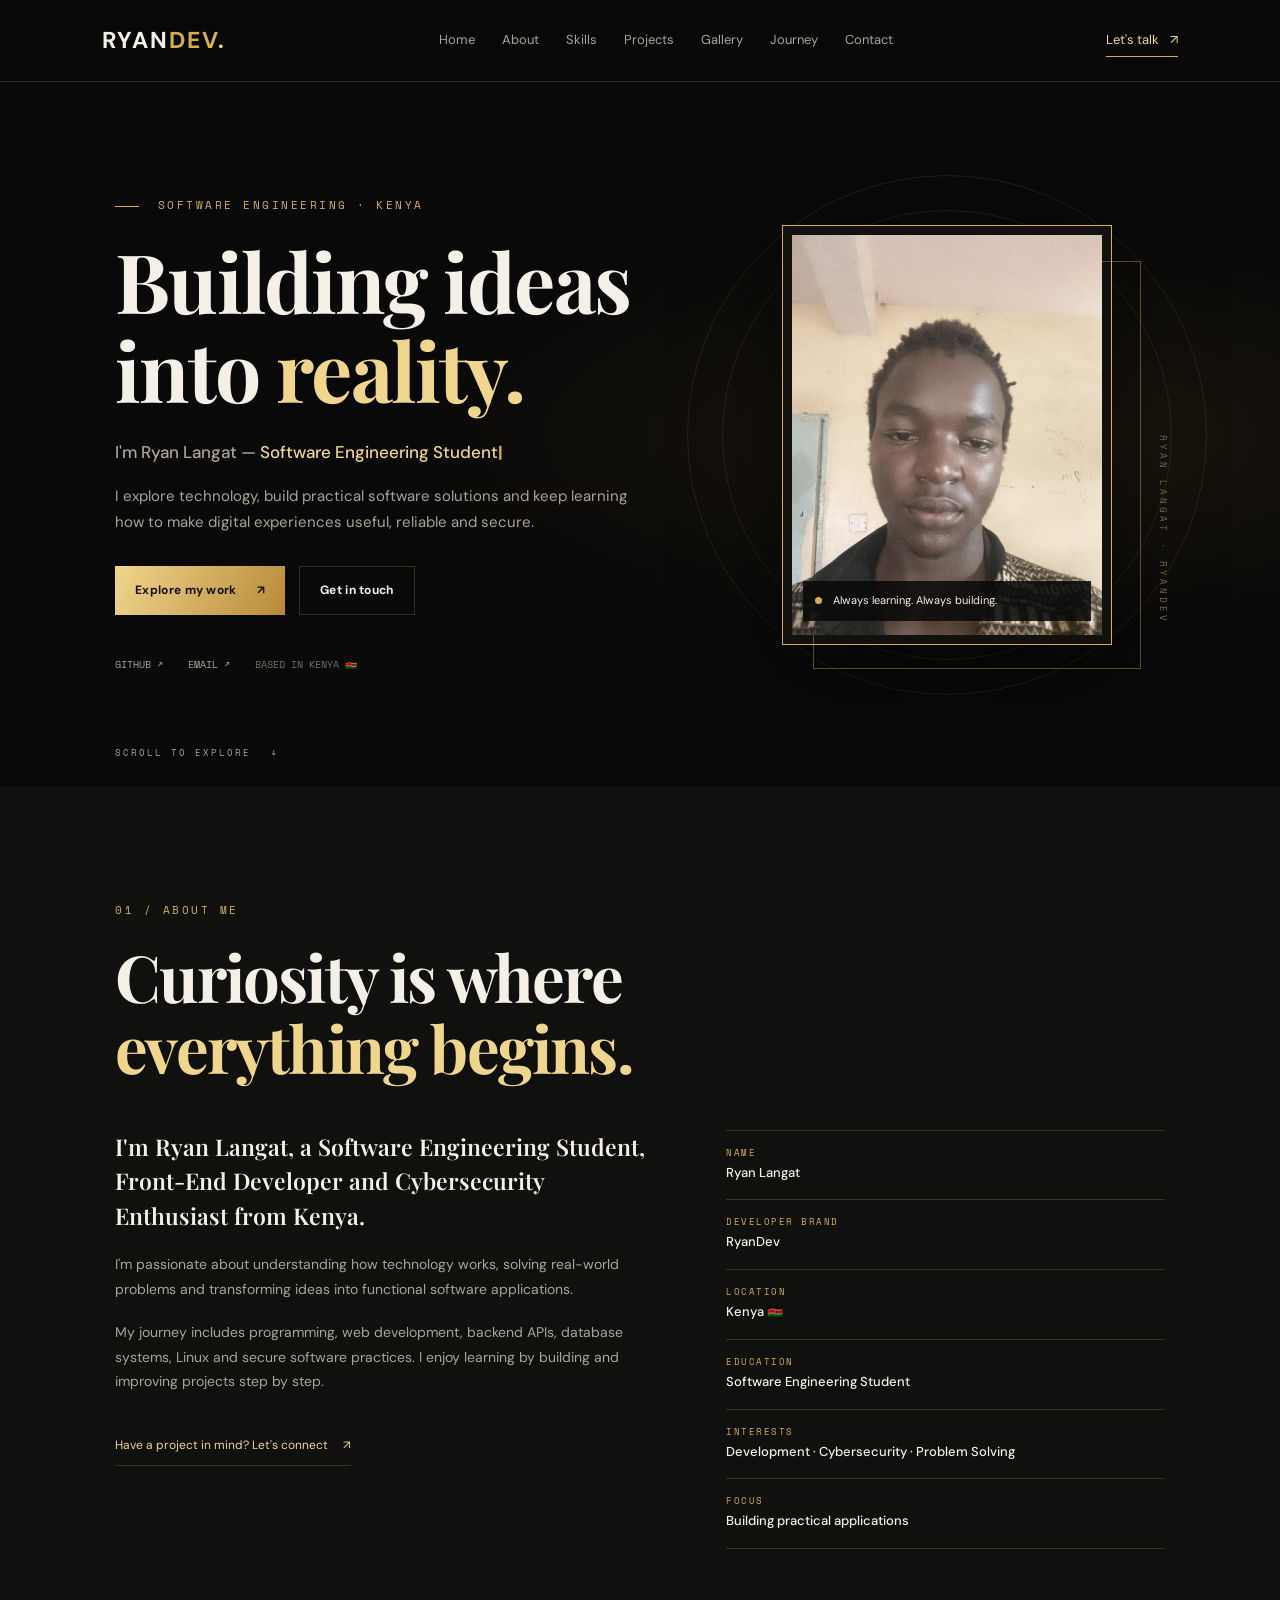
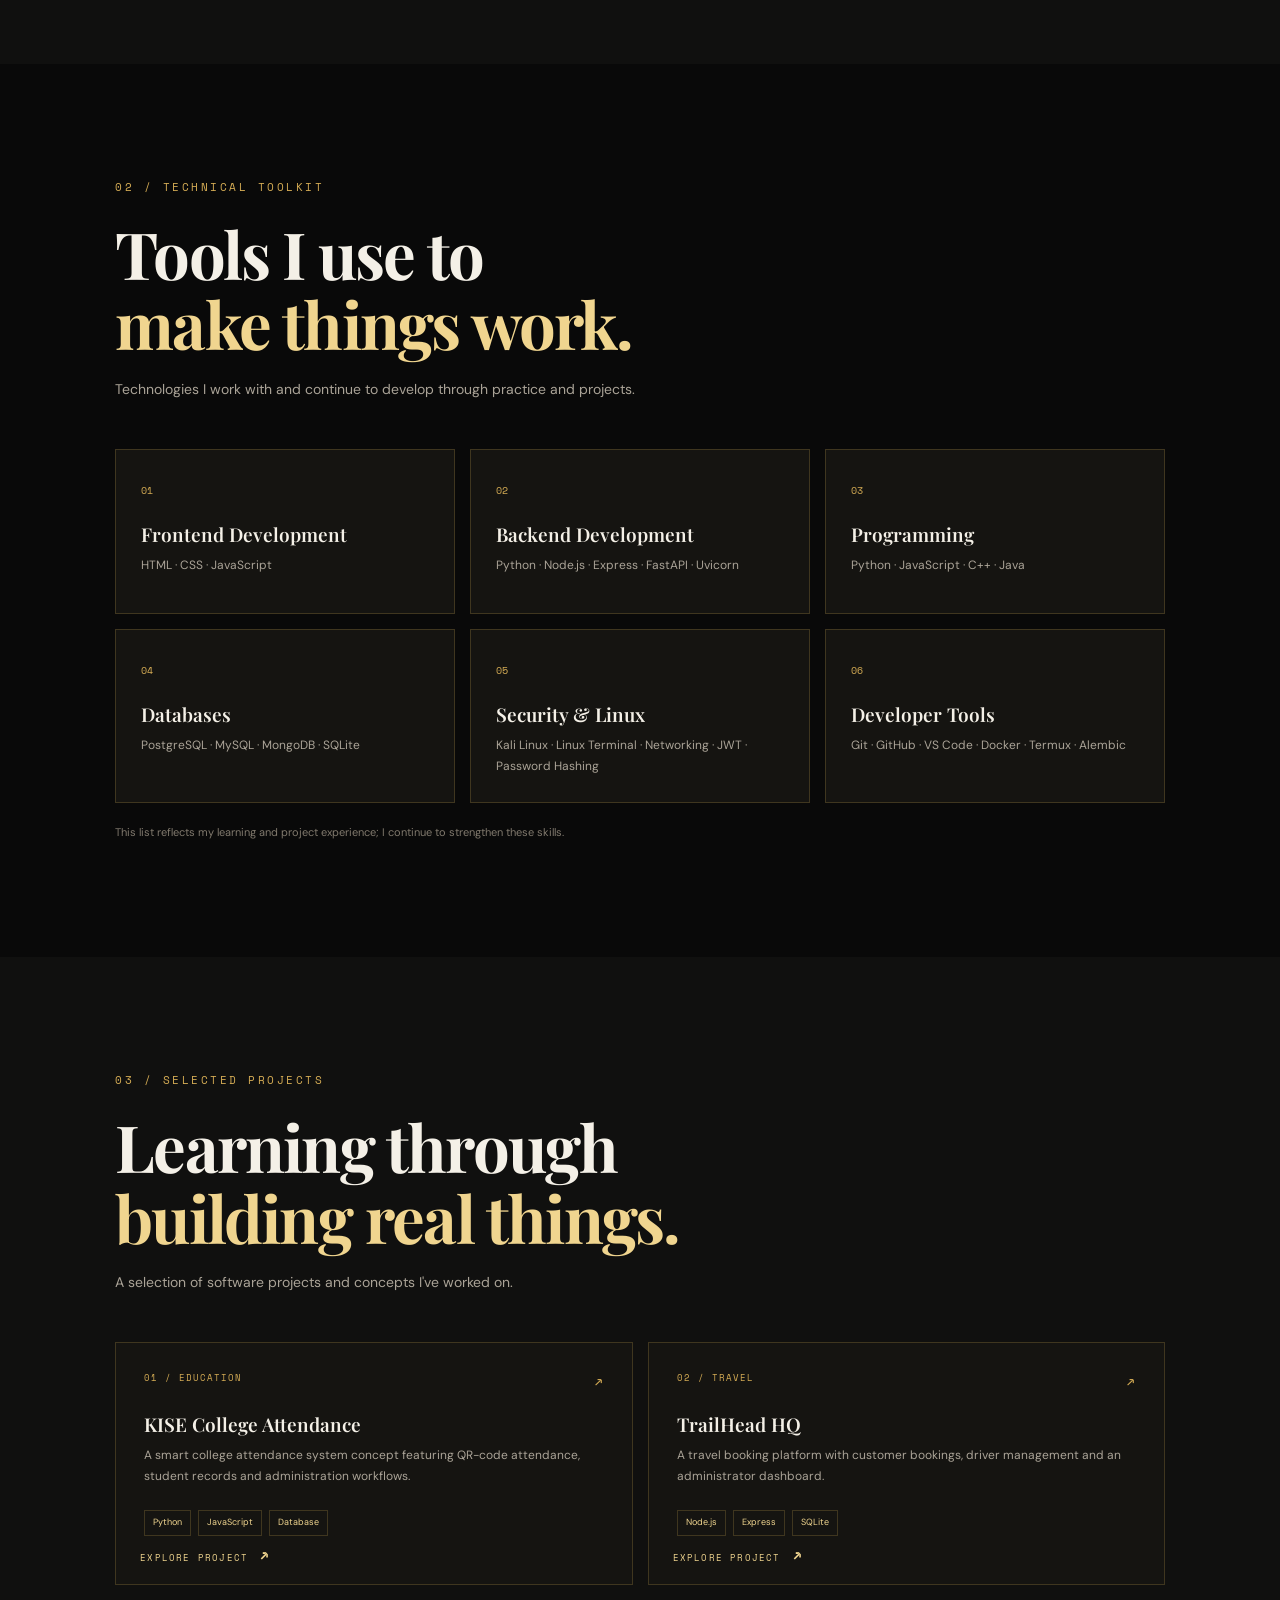
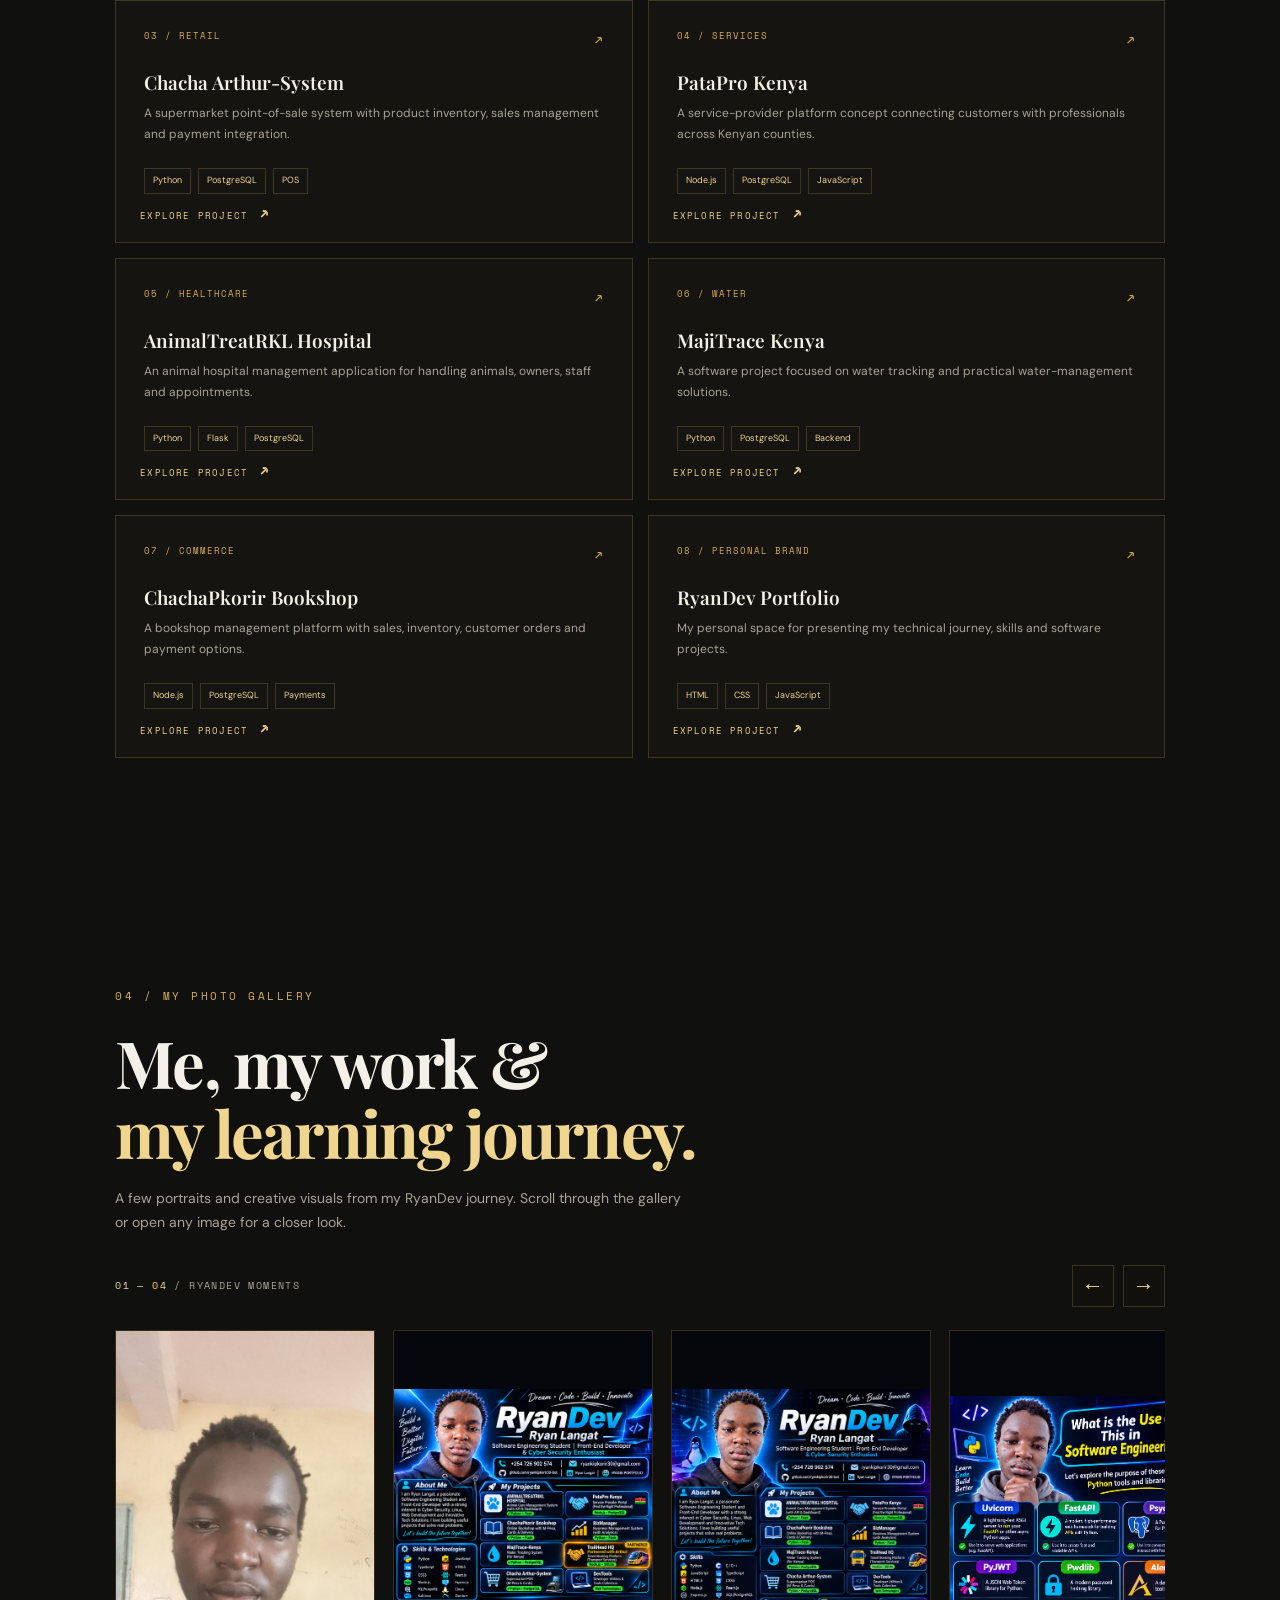
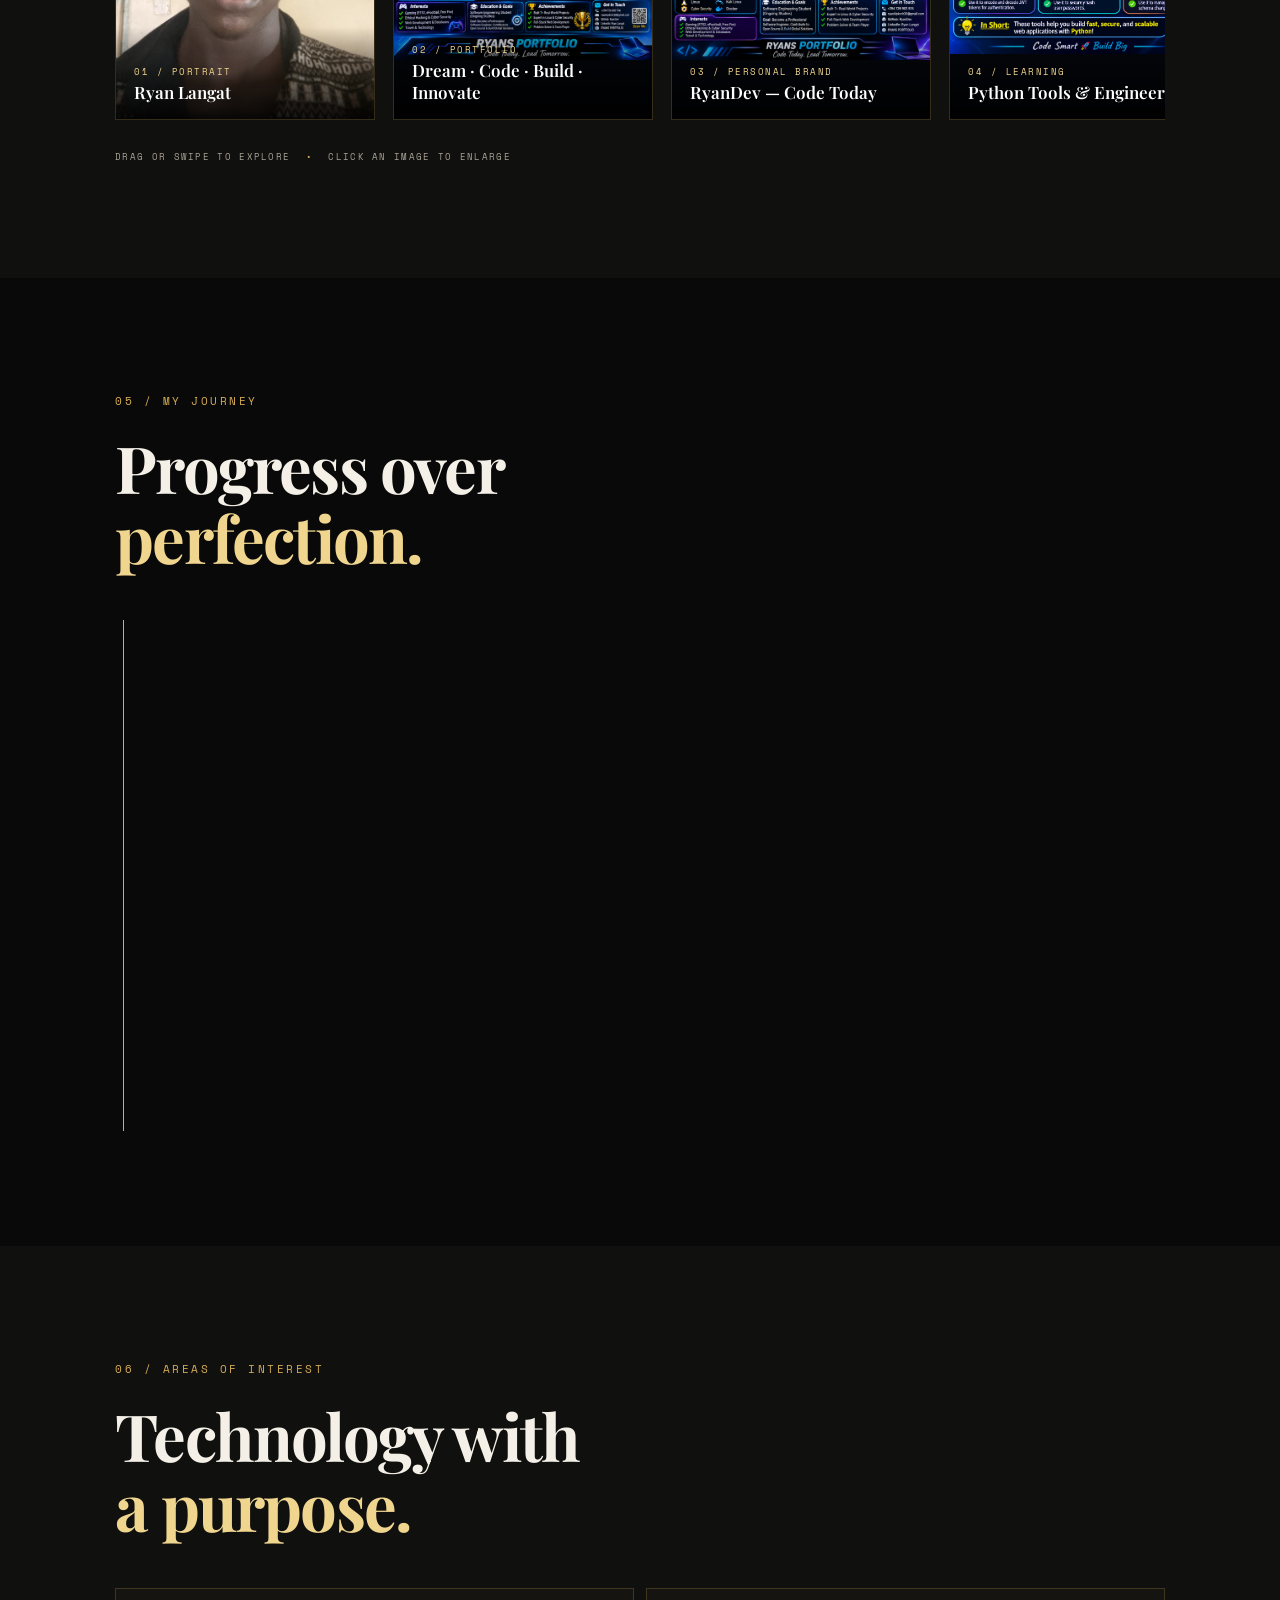
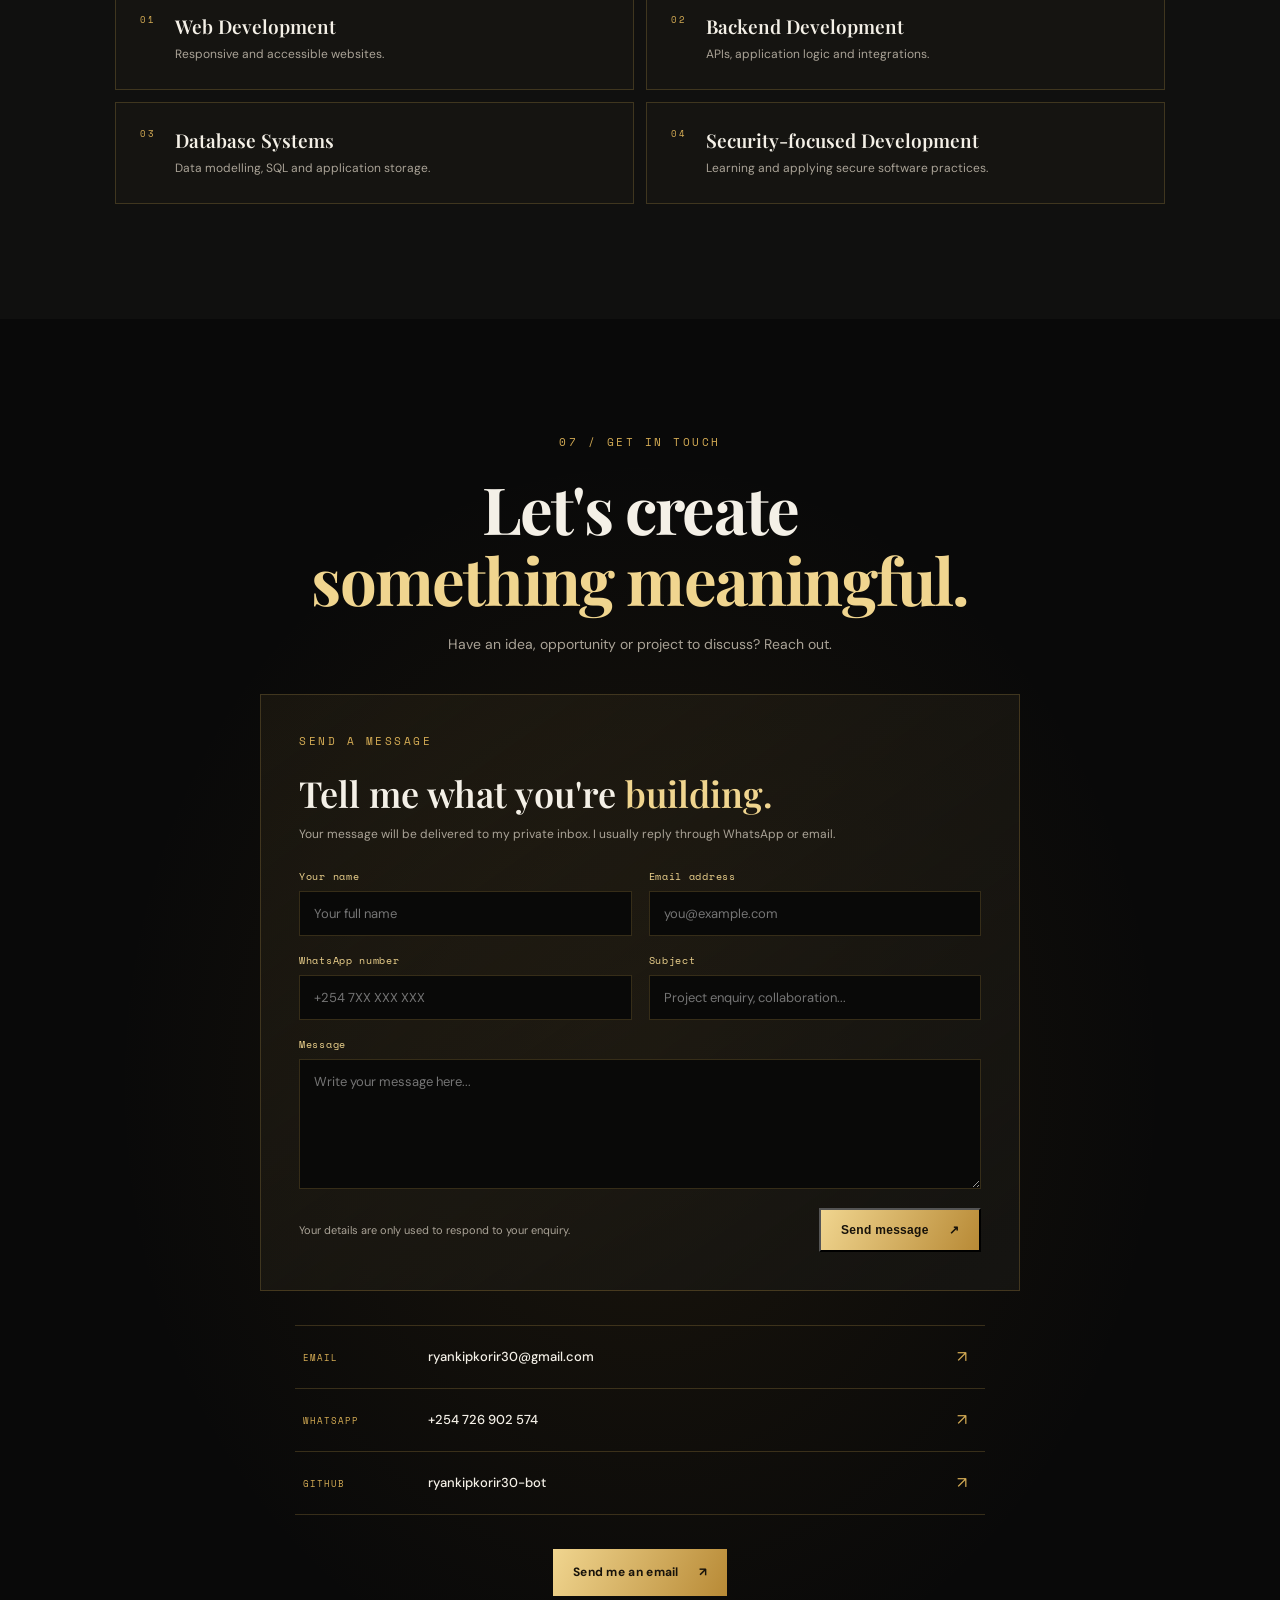
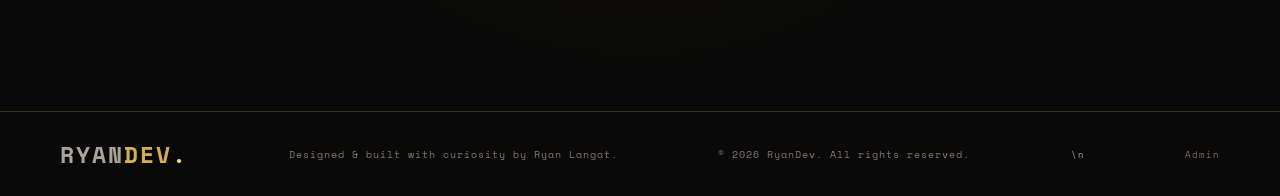
==== commit 93a58b34: "Connect RyanDev messaging to Cloudflare Worker" ====
--- a/index.html
+++ b/index.html
@@ -225,8 +225,9 @@
   <footer class="footer">
     <a class="logo" href="#home">RYAN<span>DEV</span><i>.</i></a>
     <p>Designed & built with curiosity by Ryan Langat.</p>
-    <p>© <span id="year"></span> RyanDev. All rights reserved.</p>\n    <a class="admin-entry" href="/admin">Admin</a>
+    <p>© <span id="year"></span> RyanDev. All rights reserved.</p>\n    <a class="admin-entry" href="#" id="adminEntry">Admin</a>
   </footer>
+  <script src="backend-config.js"></script>
   <script src="script.js"></script>
 </body>
 </html>
